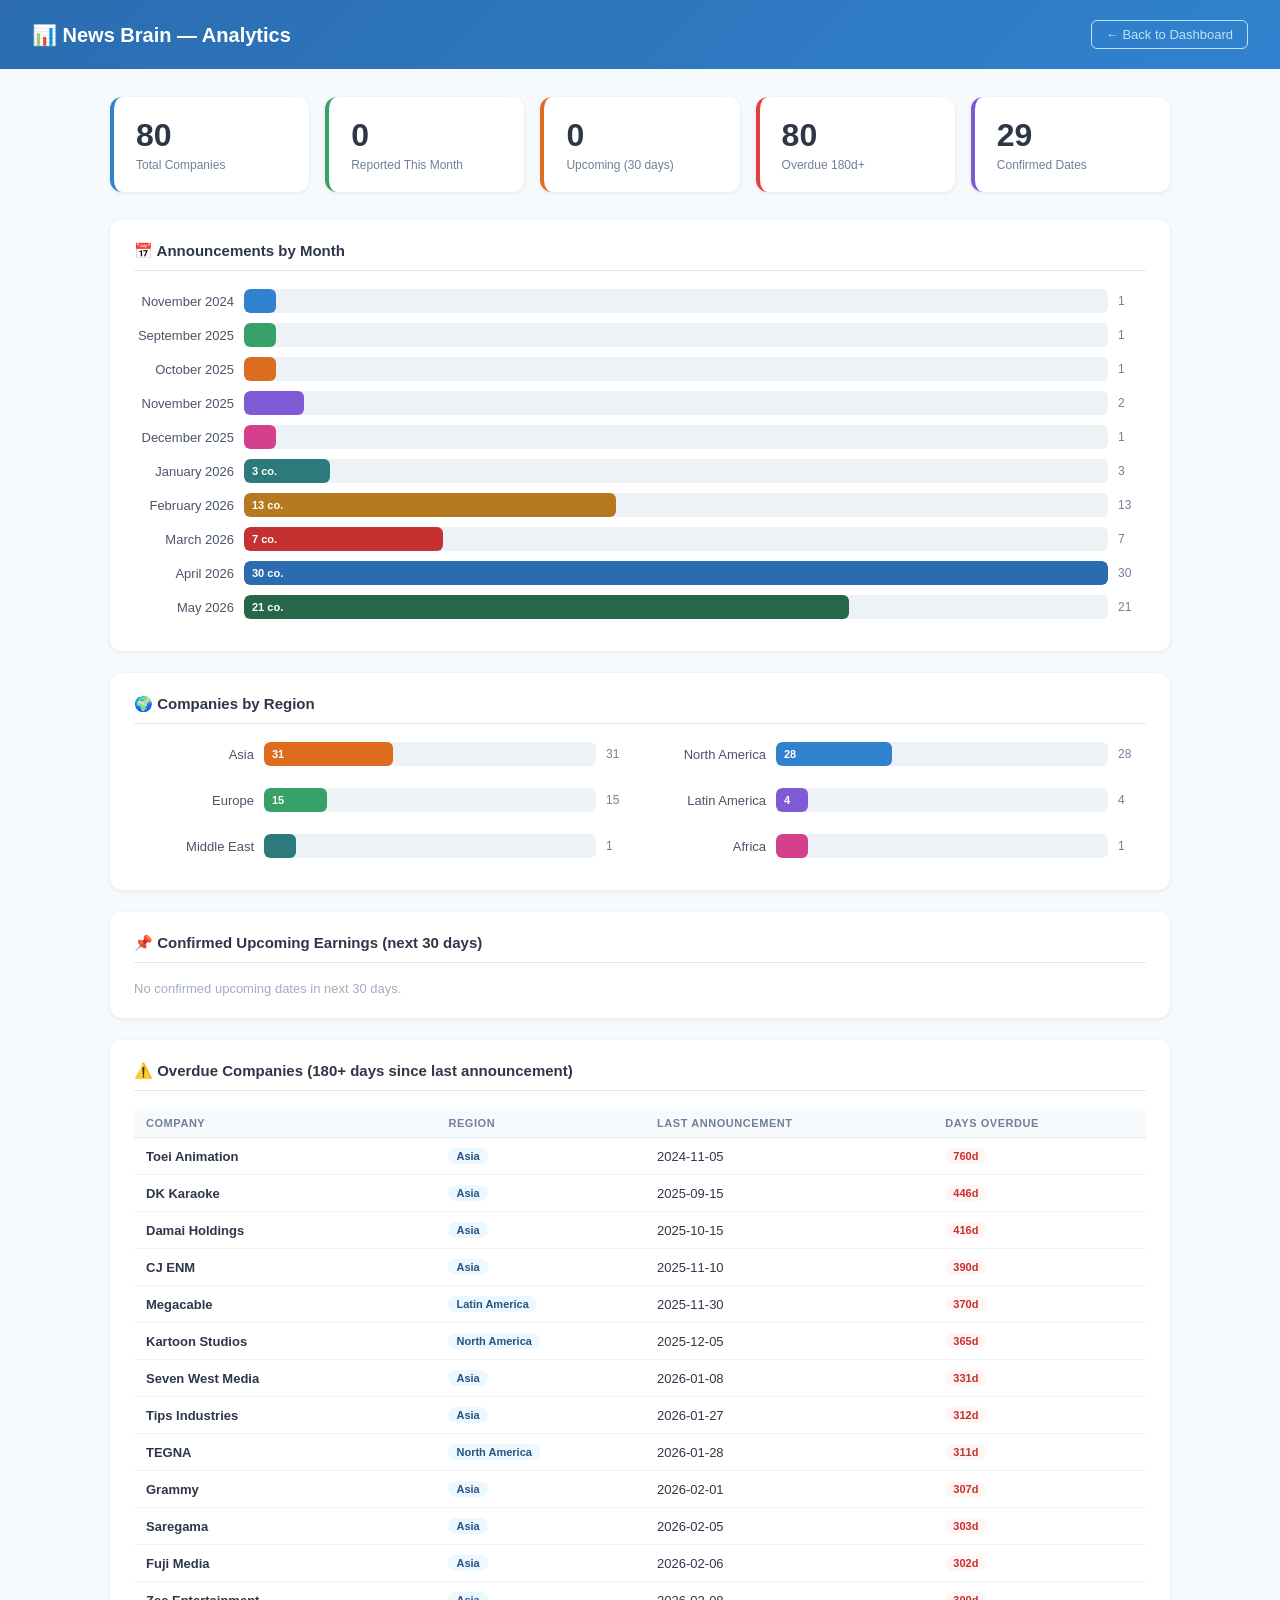
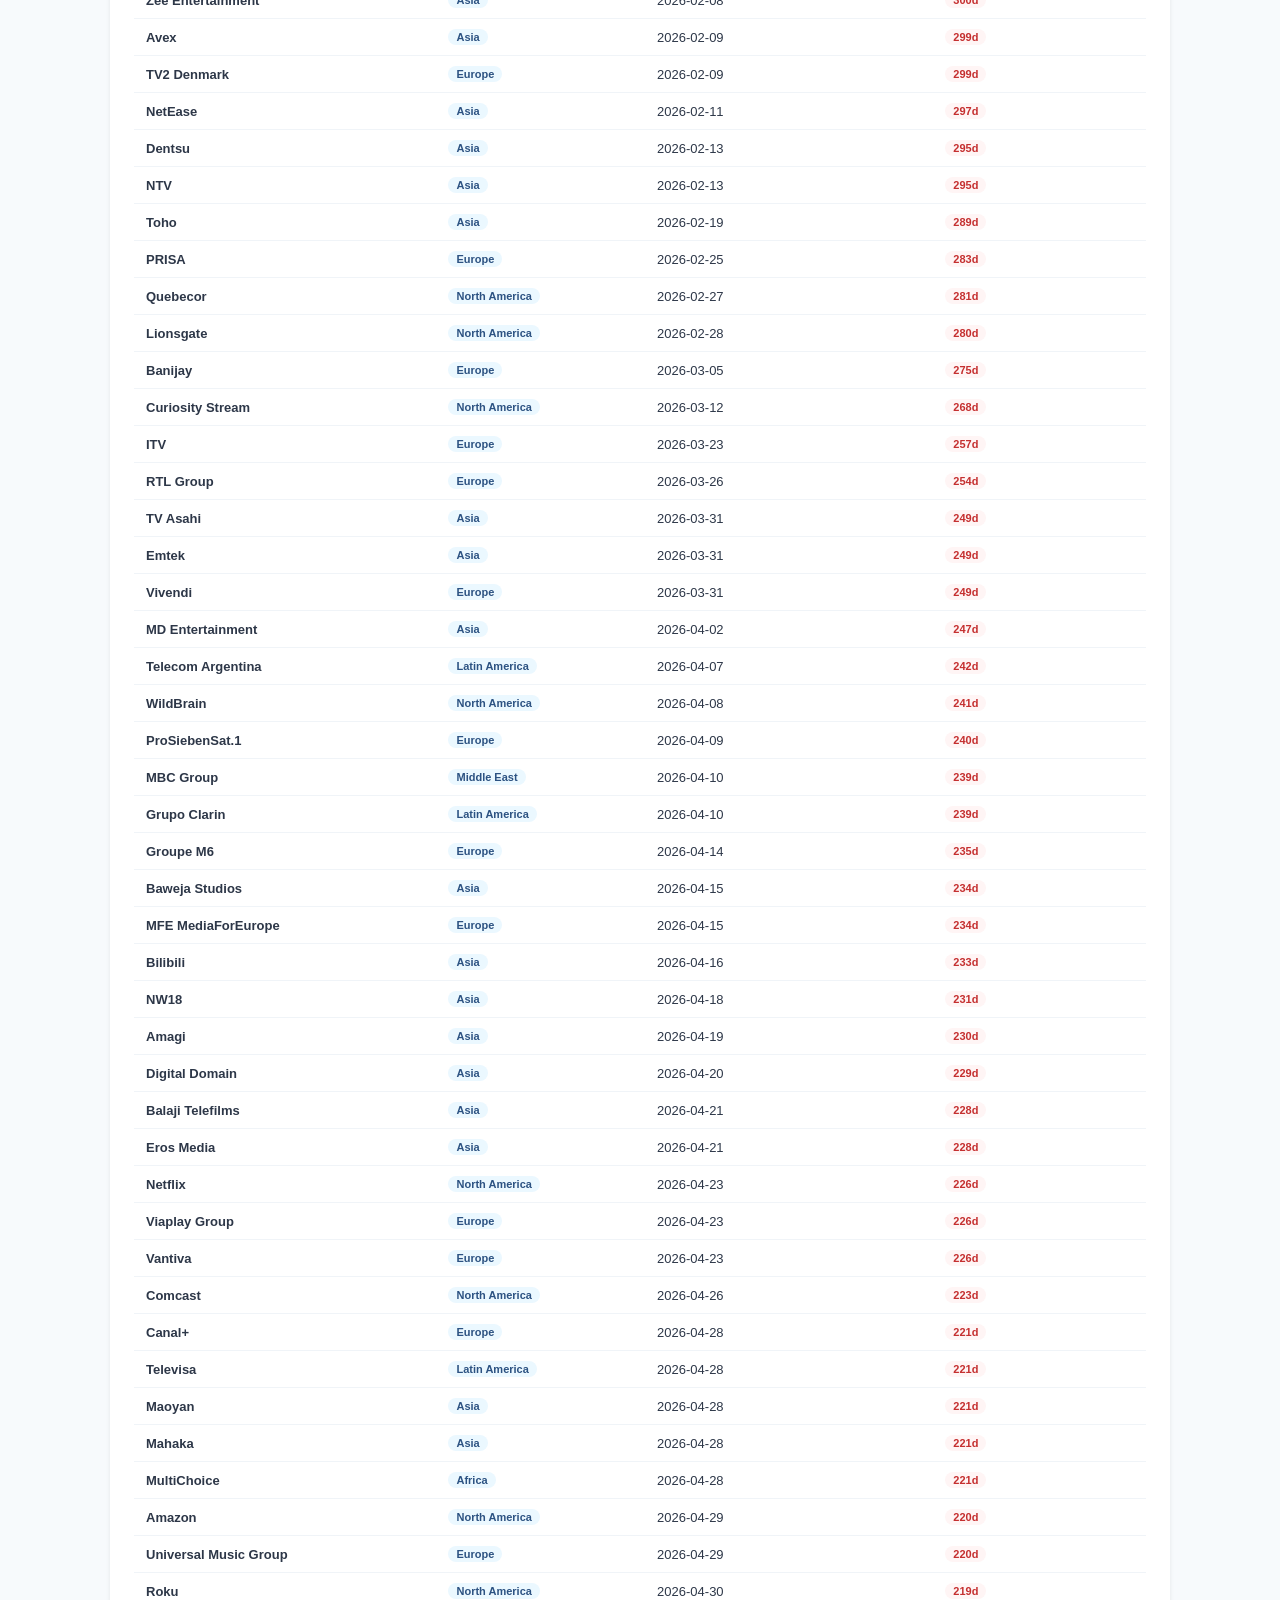
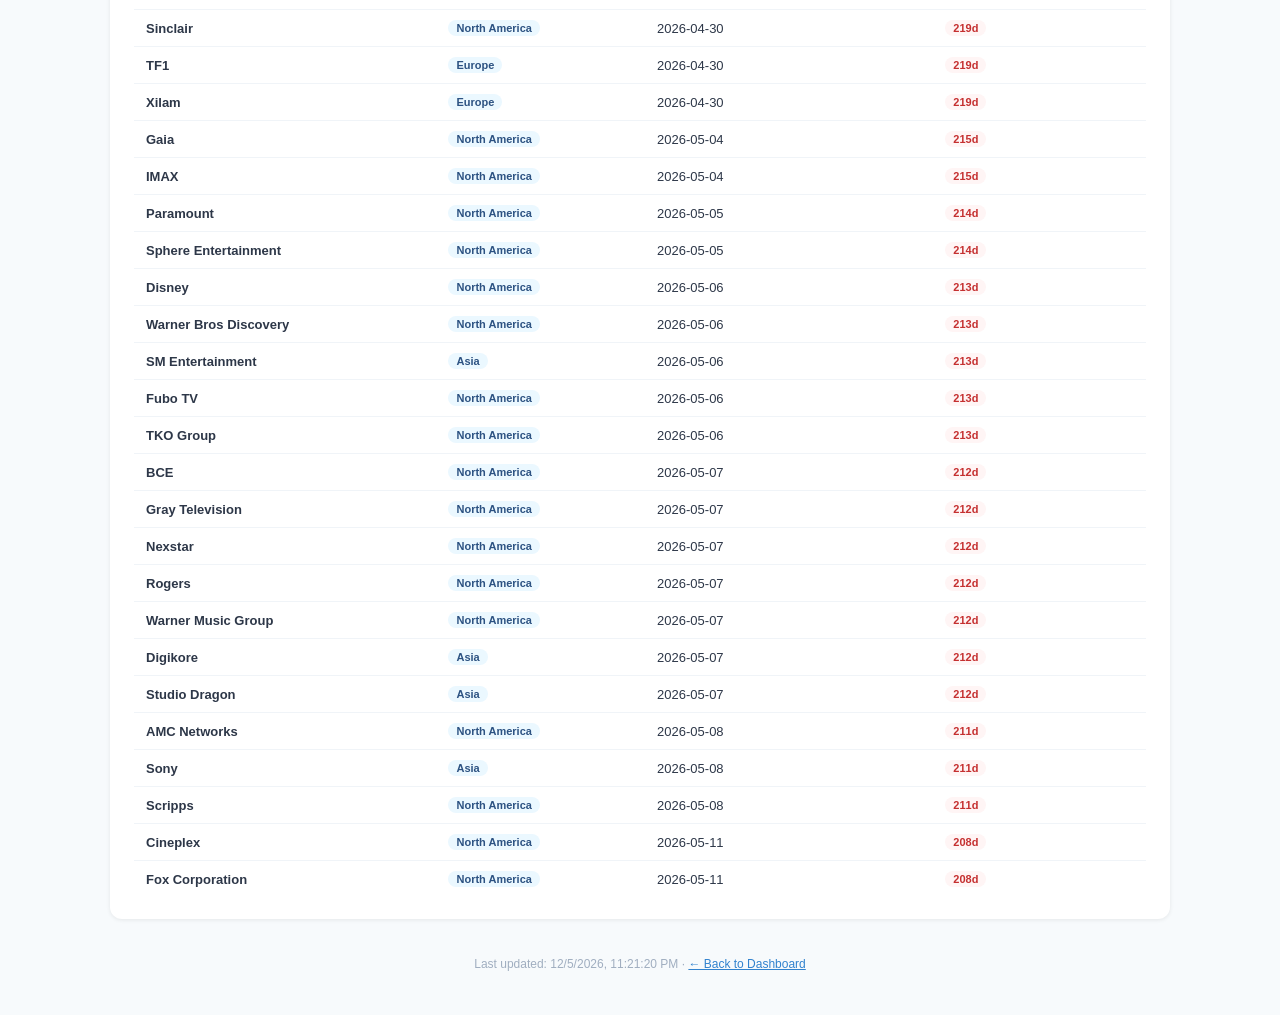
==== analytics.html @ 289366c6 "Add files via upload" ====
<!DOCTYPE html>
<html lang="en">
<head>
<meta charset="UTF-8">
<meta name="viewport" content="width=device-width, initial-scale=1.0">
<title>📊 News Brain — Analytics</title>
<style>
  * { box-sizing: border-box; margin: 0; padding: 0; }
  body { font-family: -apple-system, BlinkMacSystemFont, 'Segoe UI', sans-serif;
         background: #f7fafc; color: #2d3748; min-height: 100vh; }

  .header {
    background: linear-gradient(135deg, #2b6cb0, #3182ce);
    color: #fff; padding: 20px 32px;
    display: flex; align-items: center; justify-content: space-between;
  }
  .header h1 { font-size: 20px; font-weight: 700; }
  .header a {
    color: #bee3f8; text-decoration: none; font-size: 13px;
    padding: 6px 14px; border: 1px solid #bee3f8; border-radius: 6px;
  }
  .header a:hover { background: rgba(255,255,255,0.15); }

  .container { max-width: 1100px; margin: 0 auto; padding: 28px 20px; }

  /* ── Stat cards ── */
  .cards { display: grid; grid-template-columns: repeat(auto-fit, minmax(180px,1fr));
           gap: 16px; margin-bottom: 28px; }
  .card {
    background: #fff; border-radius: 12px; padding: 20px 22px;
    box-shadow: 0 1px 4px rgba(0,0,0,0.08);
    border-left: 4px solid #3182ce;
  }
  .card.green  { border-color: #38a169; }
  .card.orange { border-color: #dd6b20; }
  .card.red    { border-color: #e53e3e; }
  .card.purple { border-color: #805ad5; }
  .card-val  { font-size: 32px; font-weight: 800; margin-bottom: 4px; }
  .card-label{ font-size: 12px; color: #718096; font-weight: 500; }

  /* ── Section ── */
  .section {
    background: #fff; border-radius: 12px; padding: 22px 24px;
    box-shadow: 0 1px 4px rgba(0,0,0,0.08); margin-bottom: 22px;
  }
  .section h2 { font-size: 15px; font-weight: 700; margin-bottom: 18px;
                color: #2d3748; border-bottom: 1px solid #e2e8f0; padding-bottom: 10px; }

  /* ── Bar chart ── */
  .bar-row { display: flex; align-items: center; gap: 10px;
             margin-bottom: 10px; font-size: 13px; }
  .bar-label { width: 100px; text-align: right; color: #4a5568; flex-shrink: 0; }
  .bar-track { flex: 1; background: #edf2f7; border-radius: 6px; height: 24px;
               overflow: hidden; position: relative; }
  .bar-fill  { height: 100%; border-radius: 6px; display: flex; align-items: center;
               padding-left: 8px; font-size: 11px; font-weight: 700; color: #fff;
               transition: width 0.6s ease; min-width: 32px; }
  .bar-count { font-size: 12px; color: #718096; width: 28px; flex-shrink: 0; }

  /* ── Region bars ── */
  .region-grid { display: grid; grid-template-columns: 1fr 1fr; gap: 12px; }

  /* ── Upcoming table ── */
  table { width: 100%; border-collapse: collapse; font-size: 13px; }
  th { text-align: left; padding: 8px 12px; background: #f7fafc;
       color: #718096; font-size: 11px; font-weight: 600;
       text-transform: uppercase; letter-spacing: .05em; border-bottom: 1px solid #e2e8f0; }
  td { padding: 10px 12px; border-bottom: 1px solid #f0f4f8; color: #2d3748; }
  tr:last-child td { border-bottom: none; }
  tr:hover td { background: #f7fafc; }
  .badge {
    display: inline-block; padding: 2px 8px; border-radius: 10px;
    font-size: 11px; font-weight: 600;
  }
  .badge-soon   { background: #fef3c7; color: #92400e; }
  .badge-near   { background: #e6fffa; color: #234e52; }
  .badge-today  { background: #fed7d7; color: #c53030; }
  .badge-overdue{ background: #fff5f5; color: #c53030; }
  .badge-region { background: #ebf8ff; color: #2c5282; }

  .cal-link {
    display: inline-block; padding: 3px 9px; background: #3182ce;
    color: #fff; border-radius: 5px; text-decoration: none; font-size: 11px;
    font-weight: 600;
  }
  .cal-link:hover { background: #2b6cb0; }

  .loading { text-align: center; padding: 60px; color: #a0aec0; font-size: 14px; }
  .error   { text-align: center; padding: 40px; color: #e53e3e; }
</style>
</head>
<body>

<div class="header">
  <h1>📊 News Brain — Analytics</h1>
  <a href="./index.html">← Back to Dashboard</a>
</div>

<div class="container">
  <div id="root"><div class="loading">⏳ Loading analytics…</div></div>
</div>

<script>
// ── Colour palette for months ──────────────────────────────────
const MONTH_COLORS = [
  '#3182ce','#38a169','#dd6b20','#805ad5',
  '#d53f8c','#2c7a7b','#b7791f','#c53030',
  '#2b6cb0','#276749','#744210','#553c9a'
];

const REGION_COLORS = {
  'North America': '#3182ce',
  'Europe':        '#38a169',
  'Asia':          '#dd6b20',
  'Latin America': '#805ad5',
  'Africa':        '#d53f8c',
  'Middle East':   '#2c7a7b',
};

// ── Main ──────────────────────────────────────────────────────
async function init() {
  try {
    const [dataRes] = await Promise.all([fetch('./data.json')]);
    const data = await dataRes.json();

    const companies  = data.companies || (Array.isArray(data) ? data : []);
    const announced  = data.announcedDates || {};
    const lsAnn      = safeJSON(localStorage.getItem('announcedDates'), {});
    const allAnn     = { ...announced, ...lsAnn };
    const lsComp     = safeJSON(localStorage.getItem('companiesData'), []);
    const compMap    = {};
    for (const c of lsComp) compMap[c.name] = c;
    // merge localStorage dates
    for (const c of companies) {
      if (compMap[c.name]?.lastAnnouncement > (c.lastAnnouncement||''))
        c.lastAnnouncement = compMap[c.name].lastAnnouncement;
    }

    render(companies, allAnn);
  } catch(e) {
    document.getElementById('root').innerHTML =
      `<div class="error">❌ Could not load data.json<br><small>${e.message}</small></div>`;
  }
}

function safeJSON(str, fallback) {
  try { return JSON.parse(str||'null') || fallback; } catch(_) { return fallback; }
}

function render(companies, allAnn) {
  const today     = new Date(); today.setHours(0,0,0,0);
  const todayStr  = fmt(today);
  const in30      = new Date(today); in30.setDate(in30.getDate()+30);

  // ── Monthly announcement buckets ──
  const monthly = {};
  for (const c of companies) {
    if (!c.lastAnnouncement) continue;
    const d = new Date(c.lastAnnouncement);
    if (isNaN(d)) continue;
    const key = d.toLocaleString('en-US',{month:'long',year:'numeric'});
    monthly[key] = (monthly[key]||0) + 1;
  }
  // sort by date
  const monthKeys = Object.keys(monthly).sort((a,b)=>new Date(a)-new Date(b));
  const maxM = Math.max(...Object.values(monthly), 1);

  // ── Region breakdown ──
  const regions = {};
  for (const c of companies) {
    const r = c.region || 'Unknown';
    regions[r] = (regions[r]||0) + 1;
  }

  // ── Upcoming earnings ──
  const upcoming = [];
  for (const c of companies) {
    const annDate = allAnn[c.name]?.date;
    if (!annDate) continue;
    const dt = new Date(annDate); dt.setHours(0,0,0,0);
    const diff = Math.round((dt-today)/86400000);
    if (diff >= -1 && dt <= in30) {
      upcoming.push({ name:c.name, region:c.region||'', date:annDate,
                      diff, irWebsite: c.irWebsite||'#' });
    }
  }
  upcoming.sort((a,b)=>a.diff-b.diff);

  // ── Overdue ──
  const overdue = companies
    .filter(c => {
      if (!c.lastAnnouncement) return false;
      const d = new Date(c.lastAnnouncement);
      return !isNaN(d) && Math.round((today-d)/86400000) > 180;
    })
    .sort((a,b) => new Date(a.lastAnnouncement)-new Date(b.lastAnnouncement));

  // ── Summary counts ──
  const totalUpcoming30 = upcoming.filter(u=>u.diff>=0).length;
  const reportedThisMonth = (() => {
    const now = new Date();
    return companies.filter(c => {
      if (!c.lastAnnouncement) return false;
      const d = new Date(c.lastAnnouncement);
      return d.getMonth()===now.getMonth() && d.getFullYear()===now.getFullYear();
    }).length;
  })();

  document.getElementById('root').innerHTML = `

    <!-- ── Cards ── -->
    <div class="cards">
      <div class="card">
        <div class="card-val">${companies.length}</div>
        <div class="card-label">Total Companies</div>
      </div>
      <div class="card green">
        <div class="card-val">${reportedThisMonth}</div>
        <div class="card-label">Reported This Month</div>
      </div>
      <div class="card orange">
        <div class="card-val">${totalUpcoming30}</div>
        <div class="card-label">Upcoming (30 days)</div>
      </div>
      <div class="card red">
        <div class="card-val">${overdue.length}</div>
        <div class="card-label">Overdue 180d+</div>
      </div>
      <div class="card purple">
        <div class="card-val">${Object.keys(allAnn).length}</div>
        <div class="card-label">Confirmed Dates</div>
      </div>
    </div>

    <!-- ── Monthly breakdown ── -->
    <div class="section">
      <h2>📅 Announcements by Month</h2>
      ${monthKeys.map((key,i) => {
        const count = monthly[key];
        const pct   = Math.round((count/maxM)*100);
        const color = MONTH_COLORS[i % MONTH_COLORS.length];
        return `
          <div class="bar-row">
            <div class="bar-label">${key}</div>
            <div class="bar-track">
              <div class="bar-fill" style="width:${pct}%;background:${color};">
                ${count >= 3 ? count+' co.' : ''}
              </div>
            </div>
            <div class="bar-count">${count}</div>
          </div>`;
      }).join('')}
    </div>

    <!-- ── Region breakdown ── -->
    <div class="section">
      <h2>🌍 Companies by Region</h2>
      <div class="region-grid">
        ${Object.entries(regions).sort((a,b)=>b[1]-a[1]).map(([r,n])=>{
          const pct = Math.round((n/companies.length)*100);
          const col = REGION_COLORS[r]||'#718096';
          return `
            <div class="bar-row">
              <div class="bar-label" style="width:120px">${r}</div>
              <div class="bar-track">
                <div class="bar-fill" style="width:${Math.max(pct,8)}%;background:${col};">
                  ${n >= 3 ? n : ''}
                </div>
              </div>
              <div class="bar-count">${n}</div>
            </div>`;
        }).join('')}
      </div>
    </div>

    <!-- ── Upcoming earnings ── -->
    <div class="section">
      <h2>📌 Confirmed Upcoming Earnings (next 30 days)</h2>
      ${upcoming.length === 0
        ? '<p style="color:#a0aec0;font-size:13px;">No confirmed upcoming dates in next 30 days.</p>'
        : `<table>
            <thead><tr>
              <th>Company</th><th>Region</th><th>Date</th><th>Status</th><th>Calendar</th>
            </tr></thead>
            <tbody>
            ${upcoming.map(u => {
              const calDate = u.date.replace(/-/g,'');
              const calUrl  = `https://calendar.google.com/calendar/render?action=TEMPLATE`
                            + `&text=${encodeURIComponent(u.name+' Earnings')}`
                            + `&dates=${calDate}/${calDate}`
                            + `&details=${encodeURIComponent('Earnings. IR: '+u.irWebsite)}`;
              let badge = '';
              if (u.diff === 0)        badge = `<span class="badge badge-today">TODAY</span>`;
              else if (u.diff === 1)   badge = `<span class="badge badge-soon">Tomorrow</span>`;
              else if (u.diff <= 7)    badge = `<span class="badge badge-soon">${u.diff}d</span>`;
              else                     badge = `<span class="badge badge-near">${u.diff}d</span>`;
              return `<tr>
                <td><strong>${u.name}</strong></td>
                <td><span class="badge badge-region">${u.region}</span></td>
                <td>${u.date}</td>
                <td>${badge}</td>
                <td><a href="${calUrl}" target="_blank" class="cal-link">📅 Add</a></td>
              </tr>`;
            }).join('')}
            </tbody>
          </table>`
      }
    </div>

    <!-- ── Overdue ── -->
    ${overdue.length > 0 ? `
    <div class="section">
      <h2>⚠️ Overdue Companies (180+ days since last announcement)</h2>
      <table>
        <thead><tr><th>Company</th><th>Region</th><th>Last Announcement</th><th>Days Overdue</th></tr></thead>
        <tbody>
        ${overdue.map(c => {
          const days = Math.round((today - new Date(c.lastAnnouncement))/86400000);
          return `<tr>
            <td><strong>${c.name}</strong></td>
            <td><span class="badge badge-region">${c.region||''}</span></td>
            <td>${c.lastAnnouncement}</td>
            <td><span class="badge badge-overdue">${days}d</span></td>
          </tr>`;
        }).join('')}
        </tbody>
      </table>
    </div>` : ''}

    <div style="text-align:center;color:#a0aec0;font-size:12px;padding:16px 0;">
      Last updated: ${new Date().toLocaleString()} · 
      <a href="./index.html" style="color:#3182ce;">← Back to Dashboard</a>
    </div>
  `;
}

function fmt(d) {
  return d.getFullYear()+'-'+String(d.getMonth()+1).padStart(2,'0')+'-'+String(d.getDate()).padStart(2,'0');
}

init();
</script>
</body>
</html>
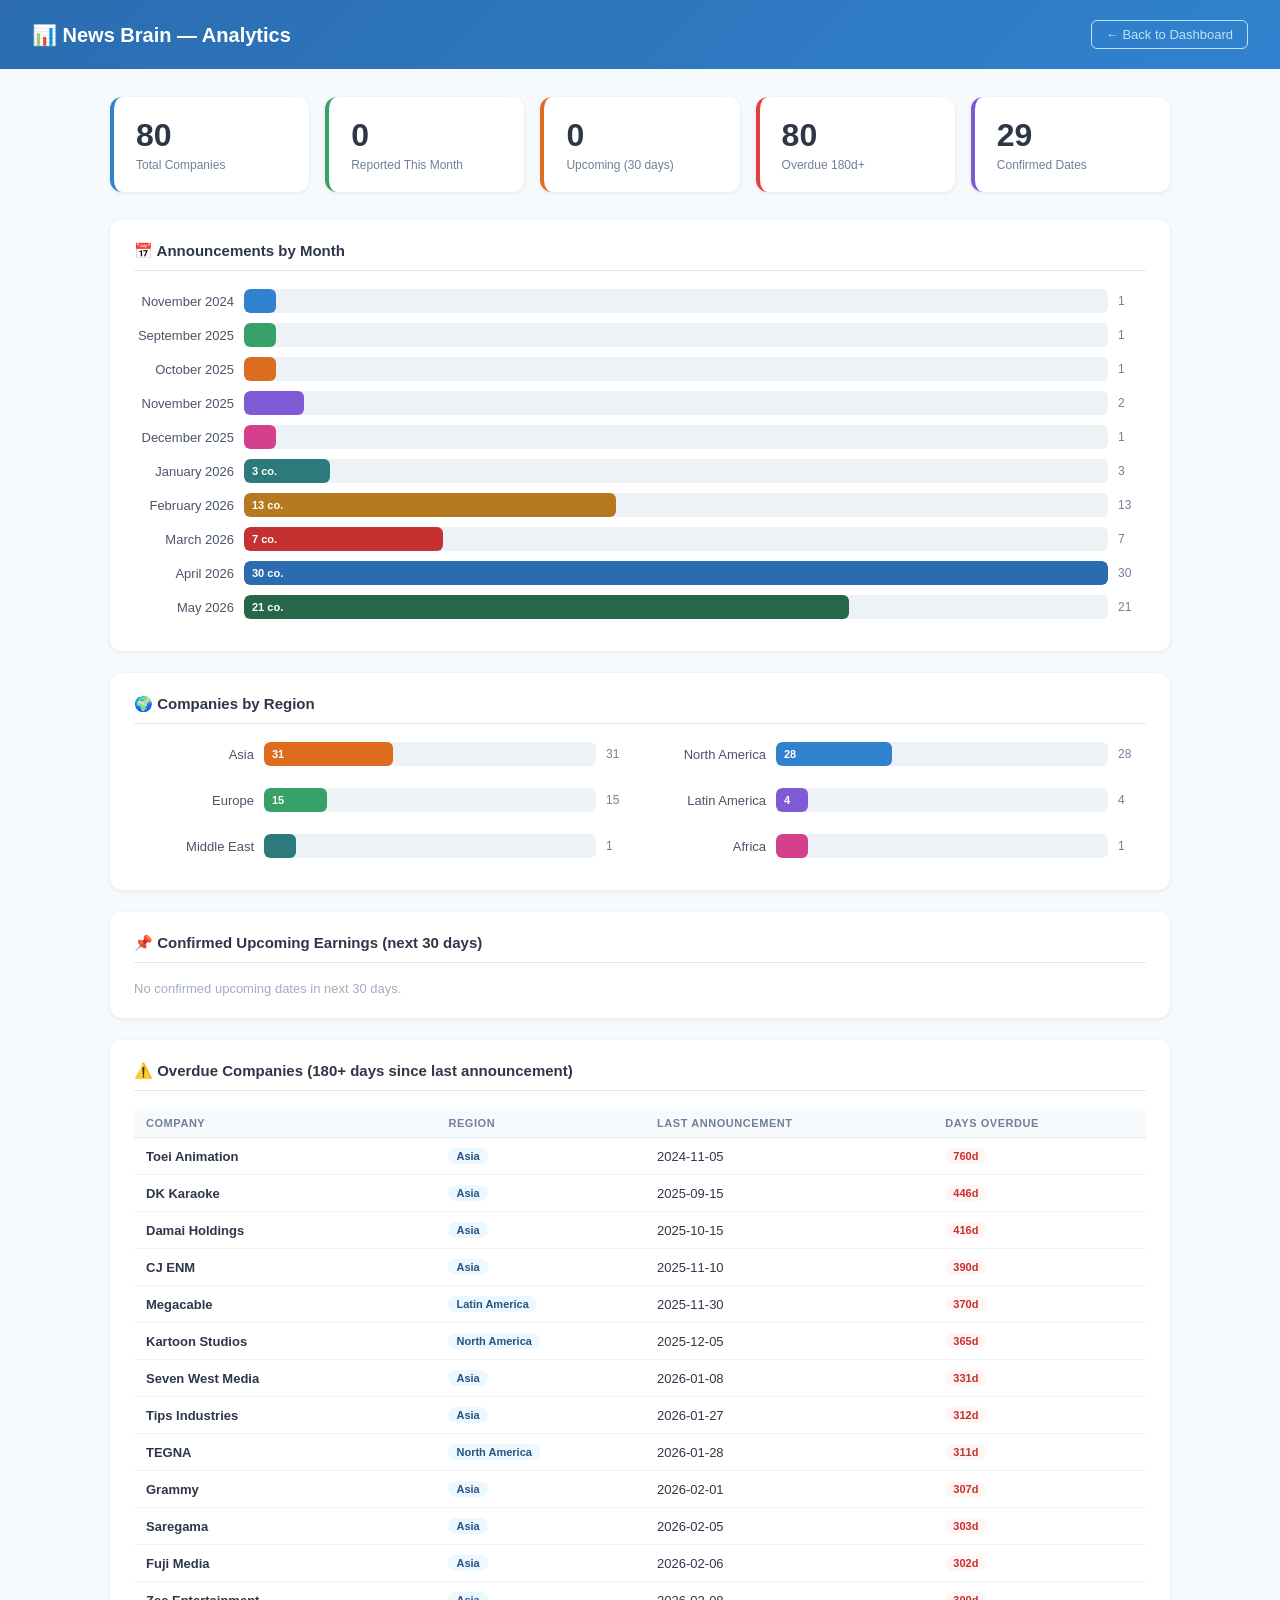
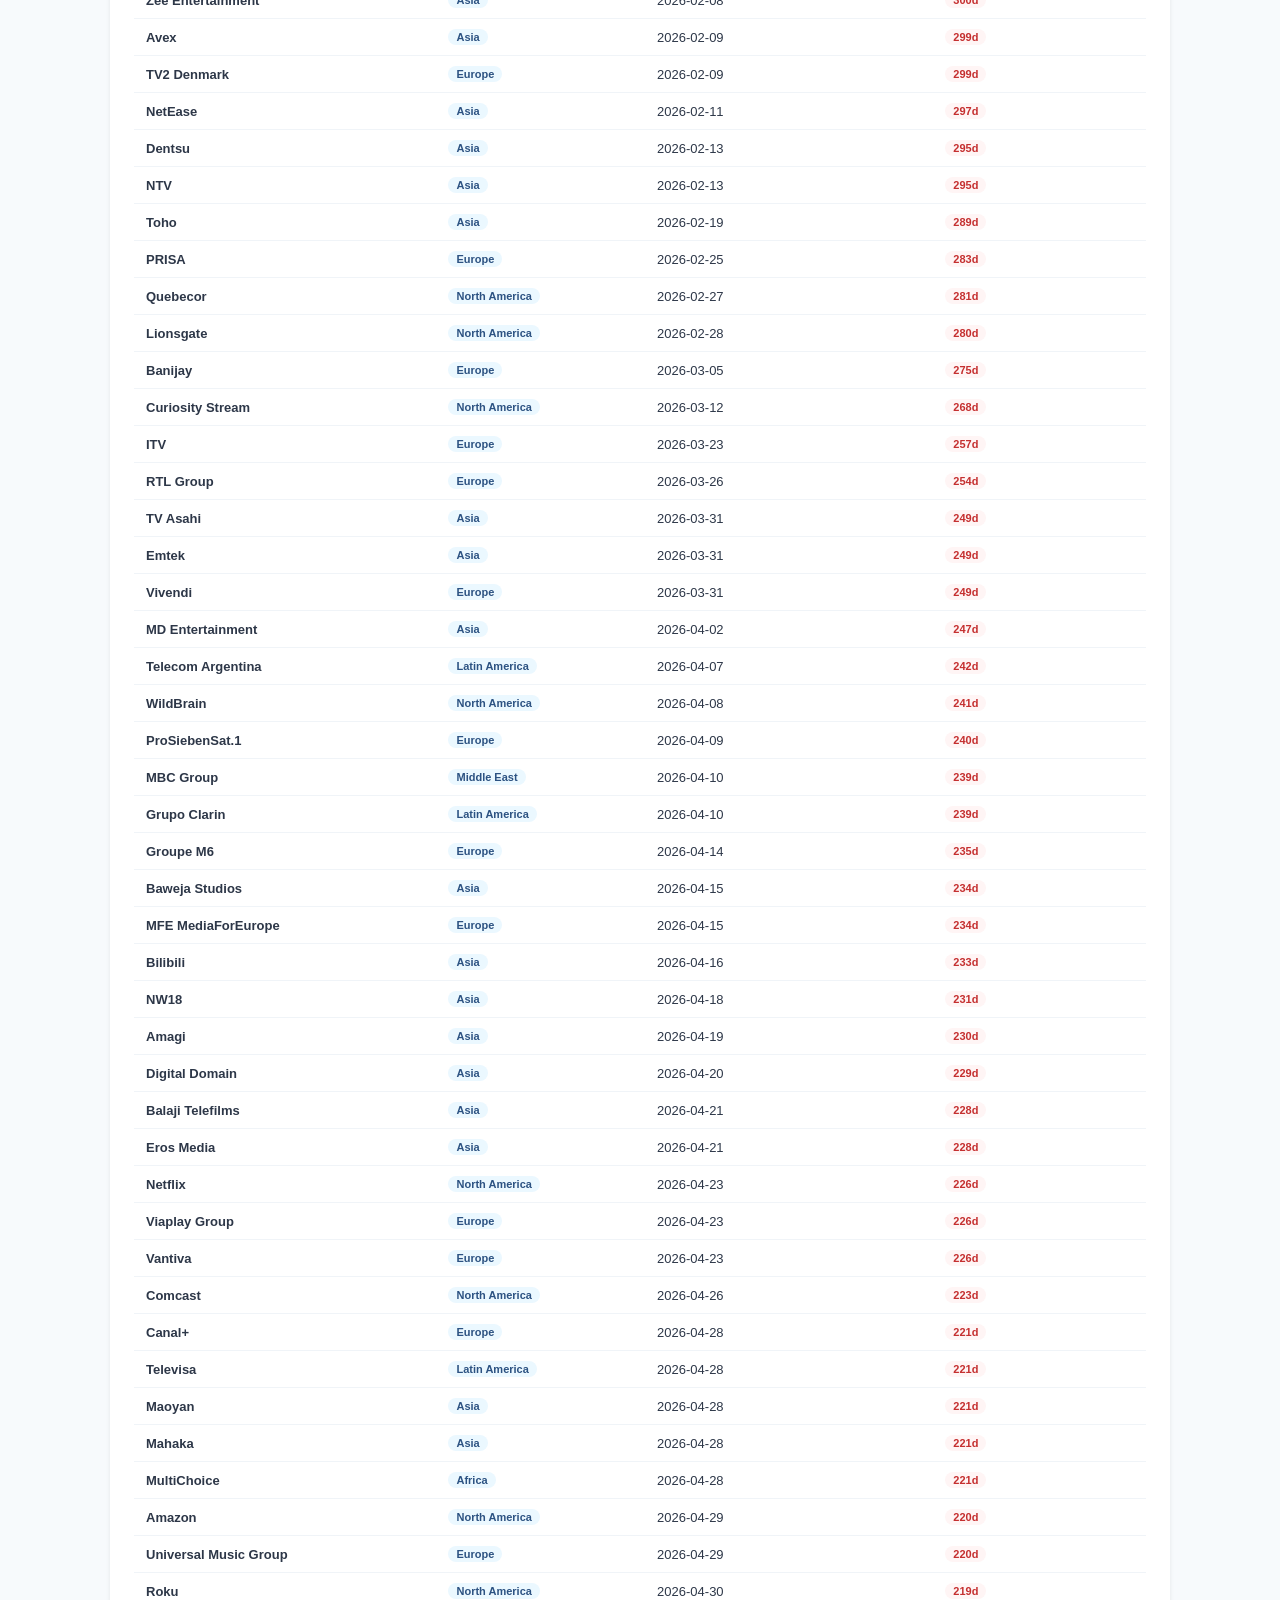
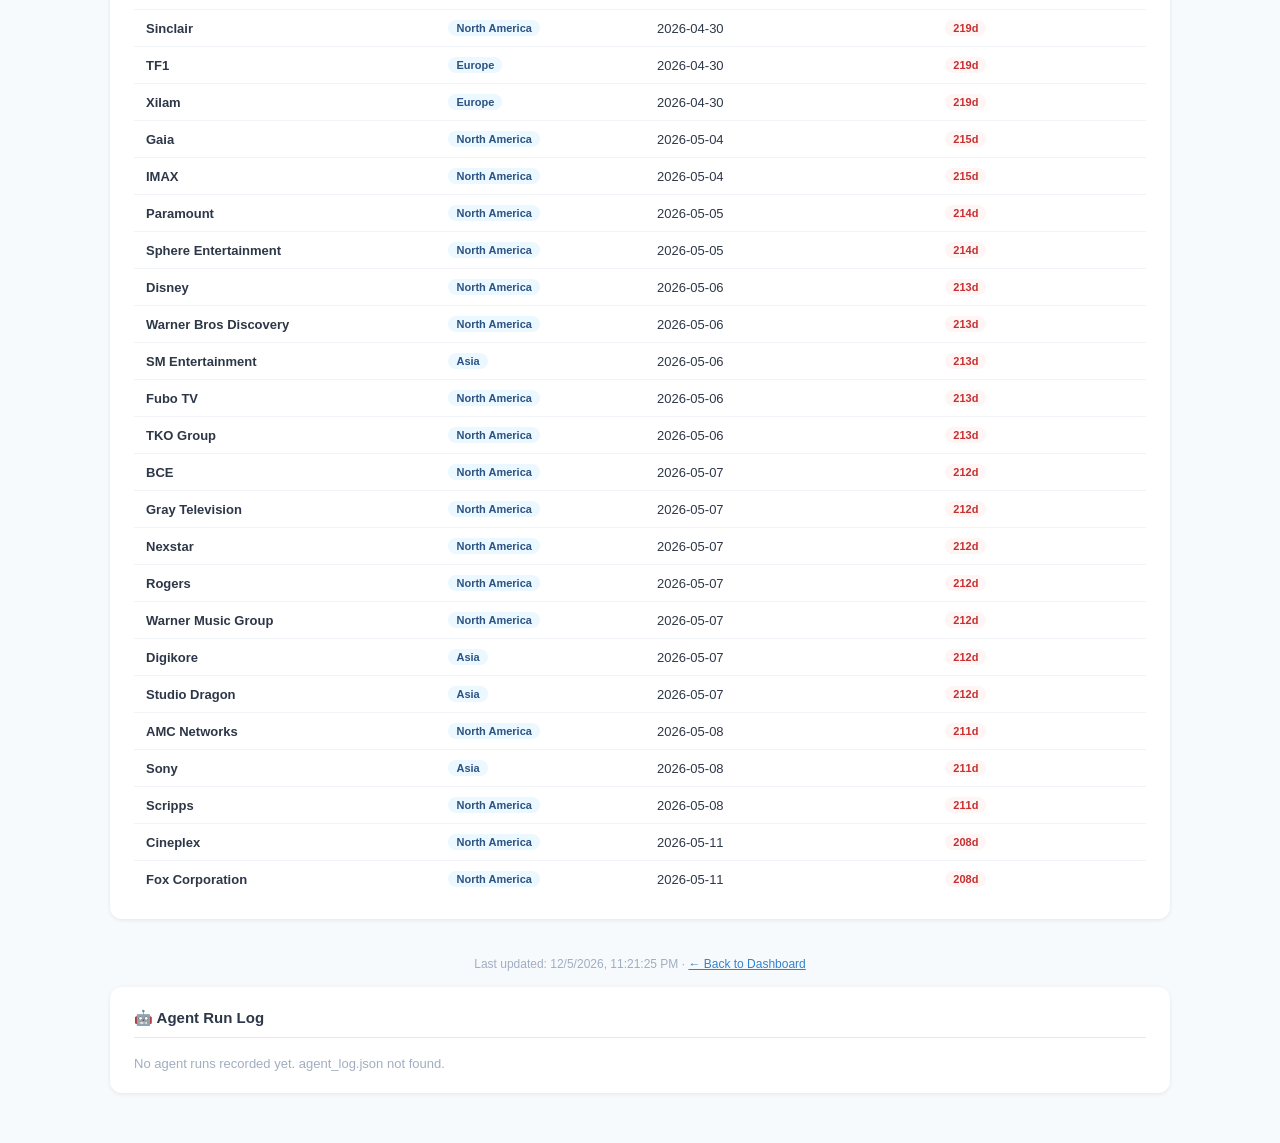
==== commit 48131898: "Update analytics.html" ====
--- a/analytics.html
+++ b/analytics.html
@@ -147,7 +147,7 @@
   try { return JSON.parse(str||'null') || fallback; } catch(_) { return fallback; }
 }
 
-function render(companies, allAnn) {
+async function render(companies, allAnn) {
   const today     = new Date(); today.setHours(0,0,0,0);
   const todayStr  = fmt(today);
   const in30      = new Date(today); in30.setDate(in30.getDate()+30);
@@ -327,9 +327,73 @@
       </table>
     </div>` : ''}
 
-    <div style="text-align:center;color:#a0aec0;font-size:12px;padding:16px 0;">
+   <div style="text-align:center;color:#a0aec0;font-size:12px;padding:16px 0;">
       Last updated: ${new Date().toLocaleString()} · 
       <a href="./index.html" style="color:#3182ce;">← Back to Dashboard</a>
+    </div>
+  `;
+
+  // Append agent log
+  const log = await loadAgentLog();
+  document.getElementById('root').insertAdjacentHTML('beforeend', renderAgentLog(log));
+}
+
+async function loadAgentLog() {
+  try {
+    const res = await fetch('./agent_log.json');
+    if (!res.ok) return null;
+    return await res.json();
+  } catch(_) { return null; }
+}
+
+function renderAgentLog(log) {
+  if (!log || !log.runs || log.runs.length === 0) {
+    return `<div class="section">
+      <h2>🤖 Agent Run Log</h2>
+      <p style="color:#a0aec0;font-size:13px;">No agent runs recorded yet. agent_log.json not found.</p>
+    </div>`;
+  }
+
+  const runs = [...log.runs].reverse().slice(0, 14); // latest 14 runs
+  const sources = runs[0]?.sourceBreakdown || {};
+
+  // Coverage gap: companies with no data in last run
+  const gaps = log.runs[log.runs.length - 1]?.noData || [];
+
+  return `
+    <div class="section">
+      <h2>🤖 Agent Run Log (last ${runs.length} runs)</h2>
+
+      <table>
+        <thead><tr>
+          <th>Date</th><th>Updated</th><th>No Data</th><th>Cleared Stale</th><th>Sources</th>
+        </tr></thead>
+        <tbody>
+        ${runs.map(r => `<tr>
+          <td>${r.date}</td>
+          <td><span style="color:#38a169;font-weight:700;">${r.updated}</span></td>
+          <td><span style="color:#e53e3e;">${r.noData?.length ?? 0}</span></td>
+          <td>${r.cleared ?? 0}</td>
+          <td style="font-size:11px;color:#718096;">
+            RSS:${r.sourceBreakdown?.rss??0} 
+            IR:${r.sourceBreakdown?.ir??0} 
+            yf:${r.sourceBreakdown?.yfinance??0} 
+            Groq:${r.sourceBreakdown?.groq??0}
+          </td>
+        </tr>`).join('')}
+        </tbody>
+      </table>
+
+      ${gaps.length > 0 ? `
+        <div style="margin-top:18px;">
+          <div style="font-size:12px;font-weight:600;color:#718096;margin-bottom:8px;">
+            ⚠️ Coverage gaps in last run (${gaps.length} companies with no data):
+          </div>
+          <div style="display:flex;flex-wrap:wrap;gap:6px;">
+            ${gaps.map(n => `<span style="background:#fff5f5;border:1px solid #fed7d7;
+              color:#c53030;padding:2px 10px;border-radius:12px;font-size:12px;">${n}</span>`).join('')}
+          </div>
+        </div>` : ''}
     </div>
   `;
 }
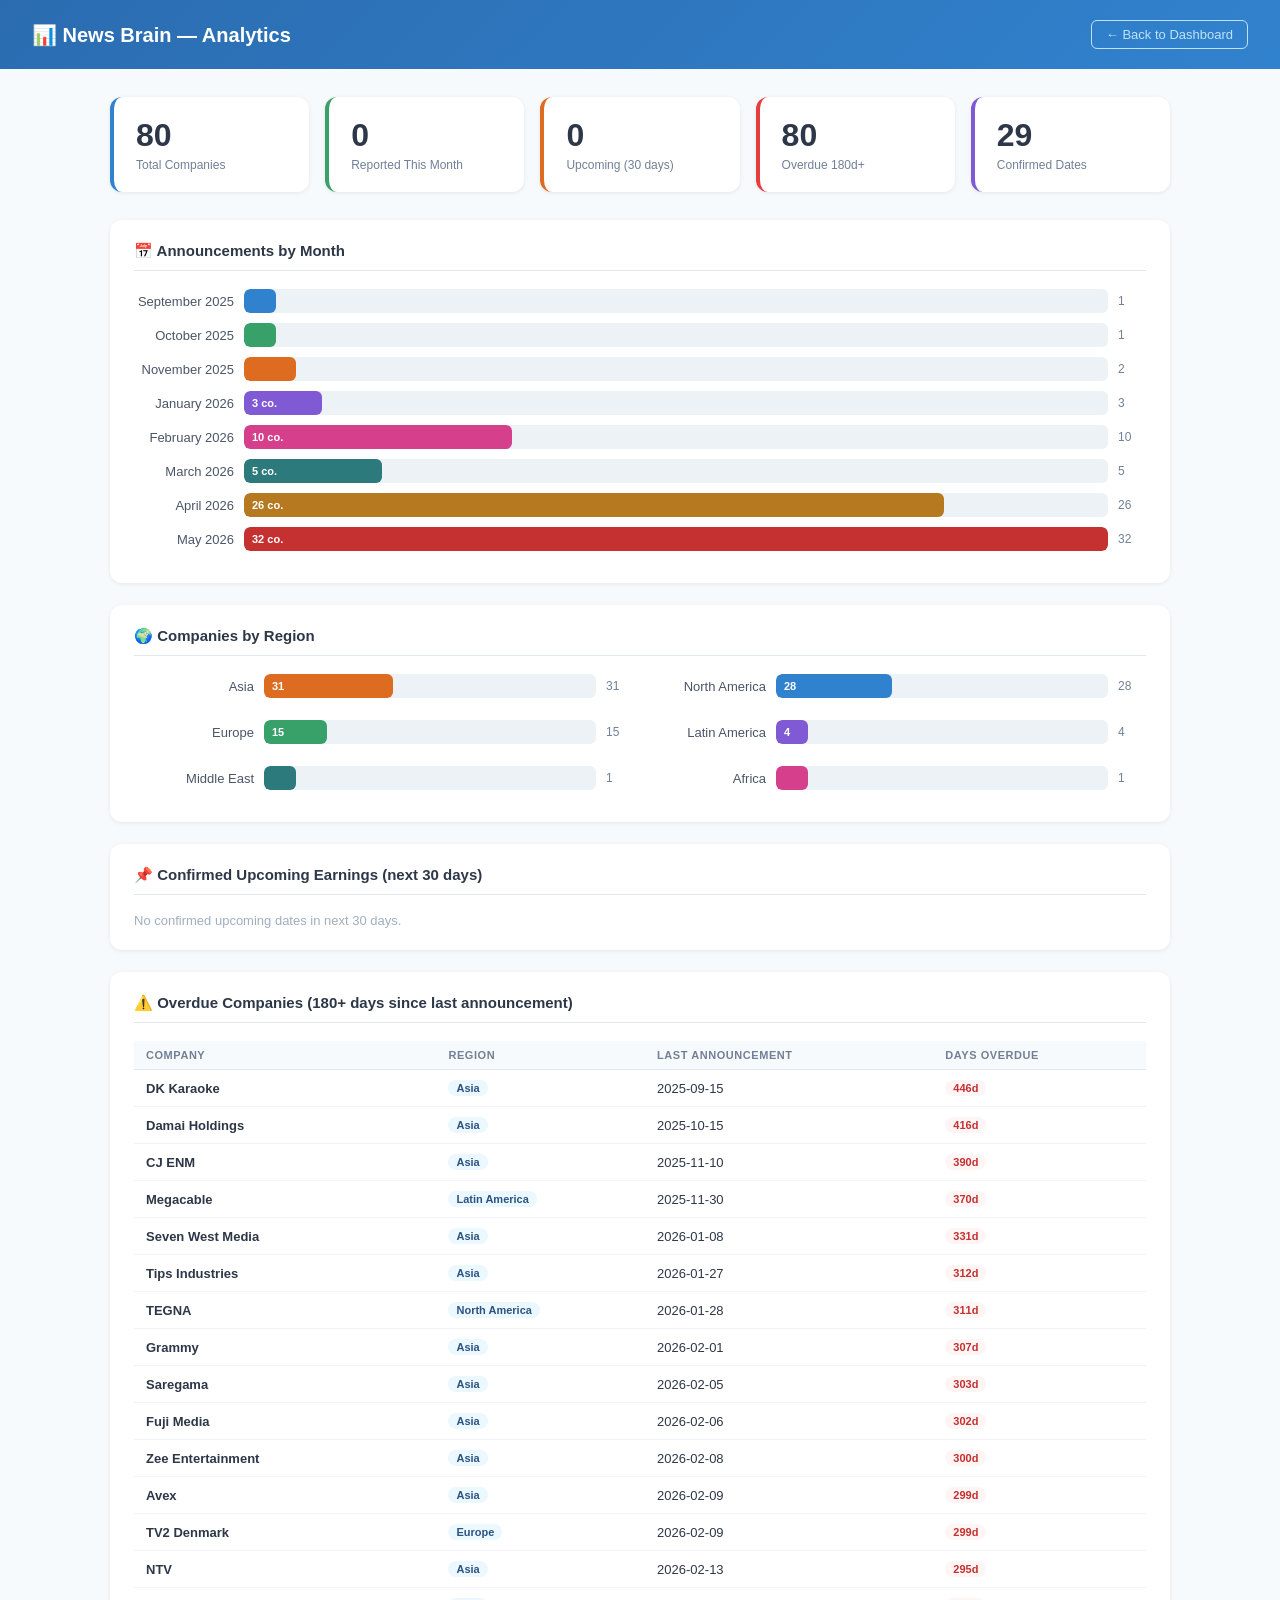
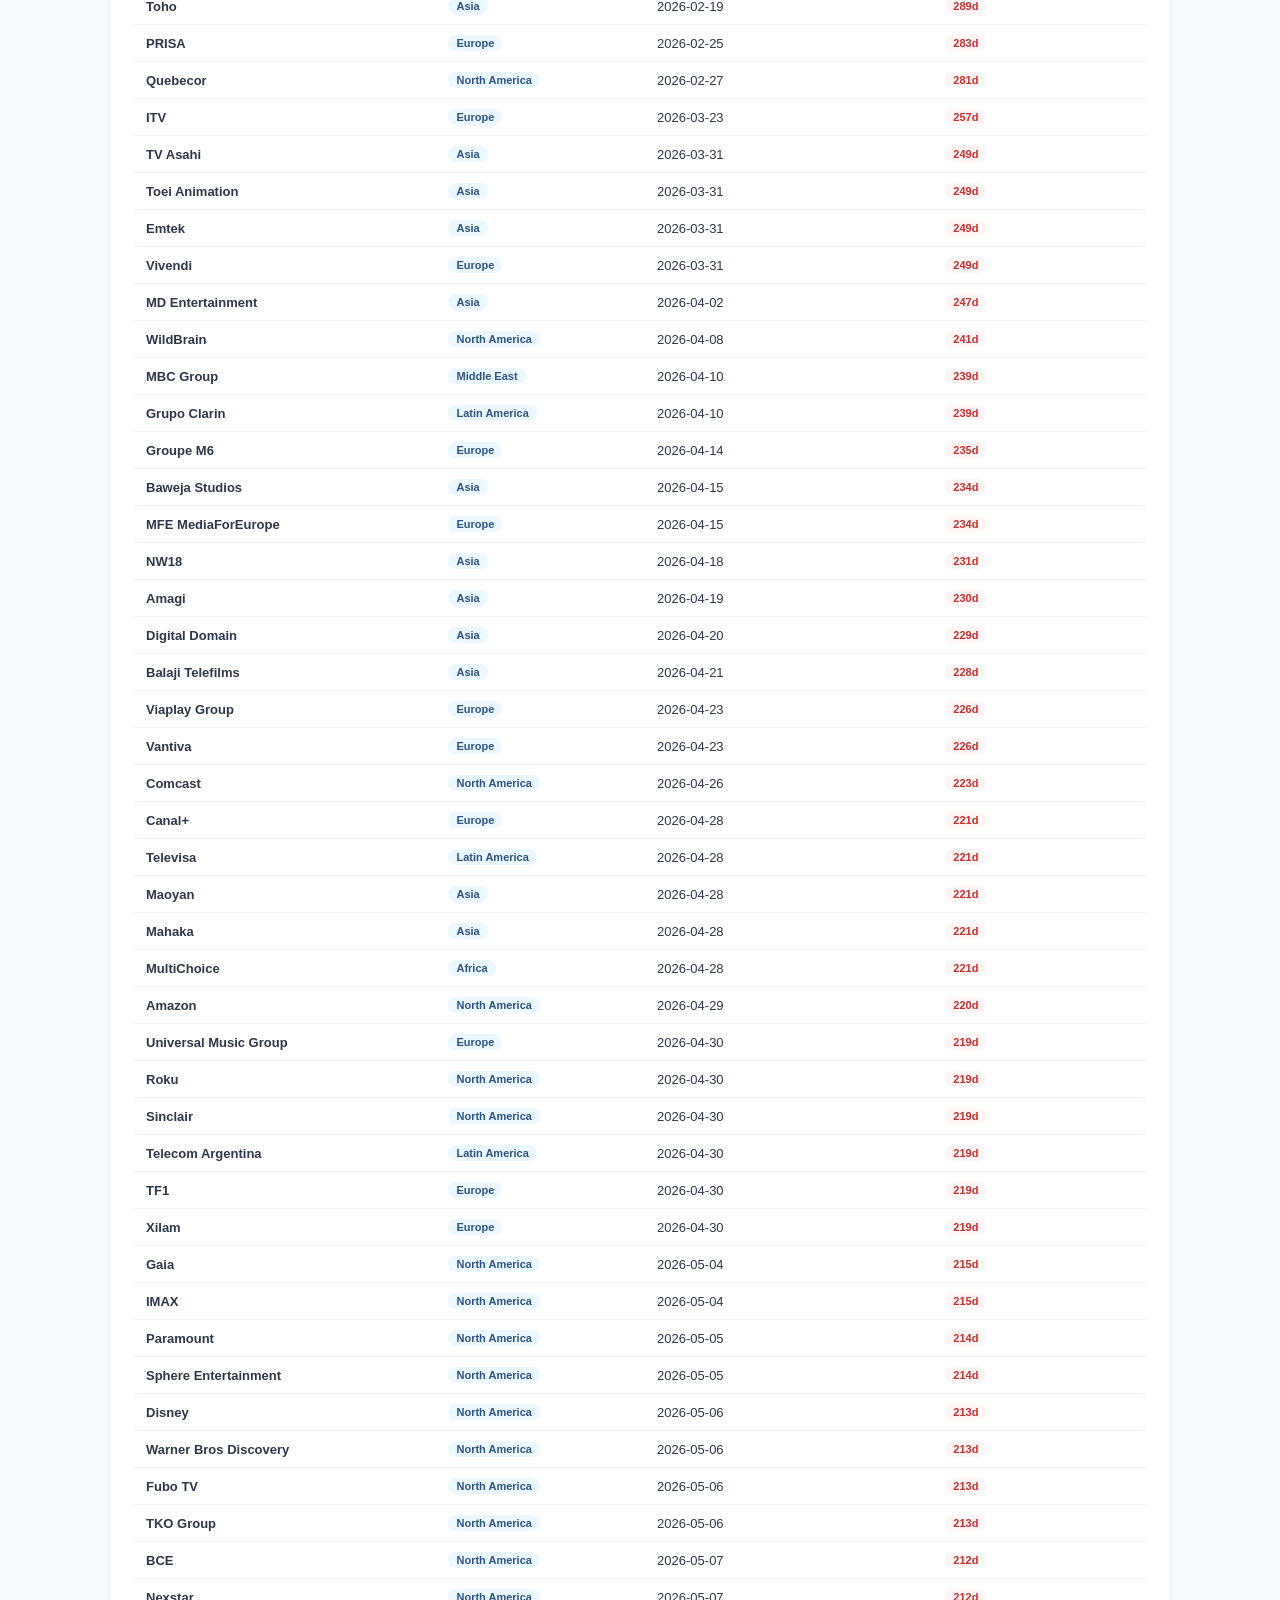
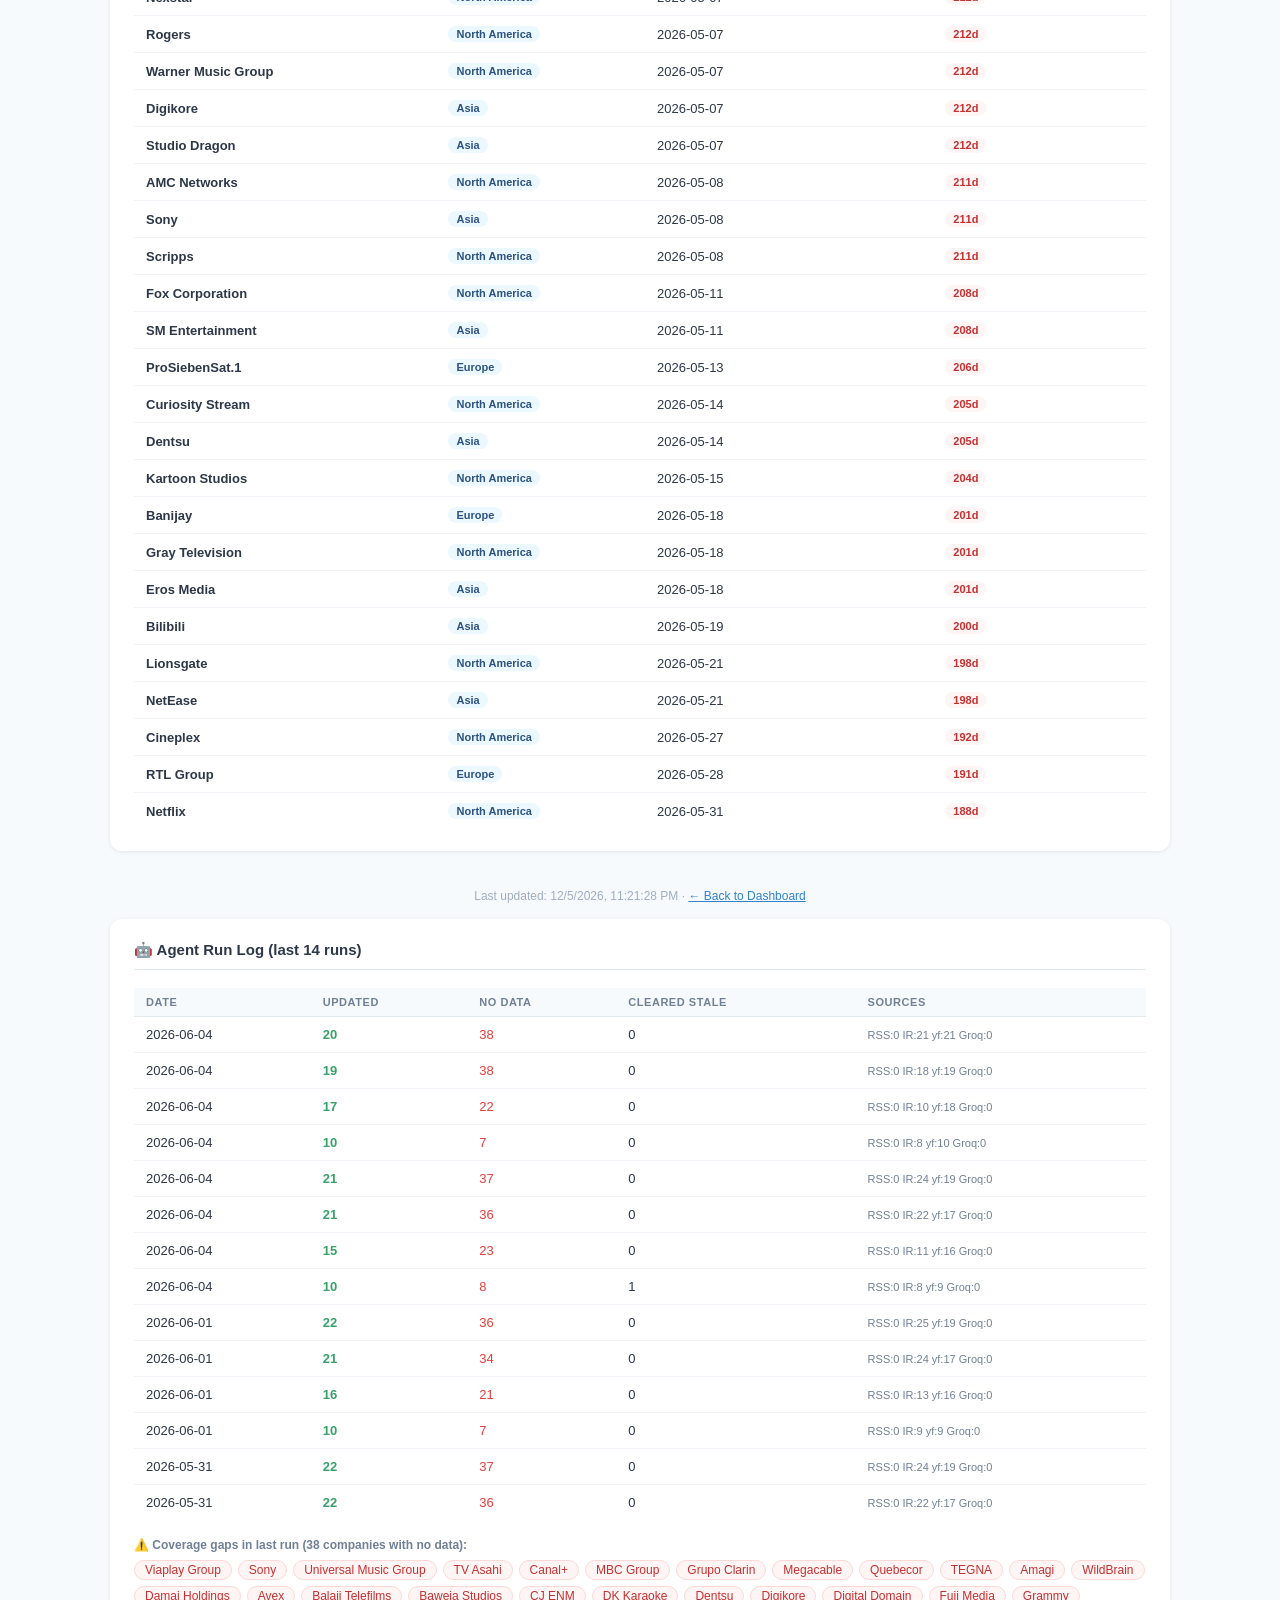
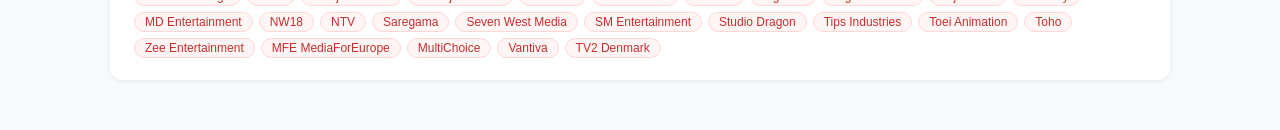
==== commit 9bc49b74: "Clean up localStorage handling in analytics.html Removed unused localStorage companies data handling" ====
--- a/analytics.html
+++ b/analytics.html
@@ -127,13 +127,10 @@
     const announced  = data.announcedDates || {};
     const lsAnn      = safeJSON(localStorage.getItem('announcedDates'), {});
     const allAnn     = { ...announced, ...lsAnn };
-    const lsComp     = safeJSON(localStorage.getItem('companiesData'), []);
-    const compMap    = {};
-    for (const c of lsComp) compMap[c.name] = c;
+    
     // merge localStorage dates
     for (const c of companies) {
-      if (compMap[c.name]?.lastAnnouncement > (c.lastAnnouncement||''))
-        c.lastAnnouncement = compMap[c.name].lastAnnouncement;
+      
     }
 
     render(companies, allAnn);
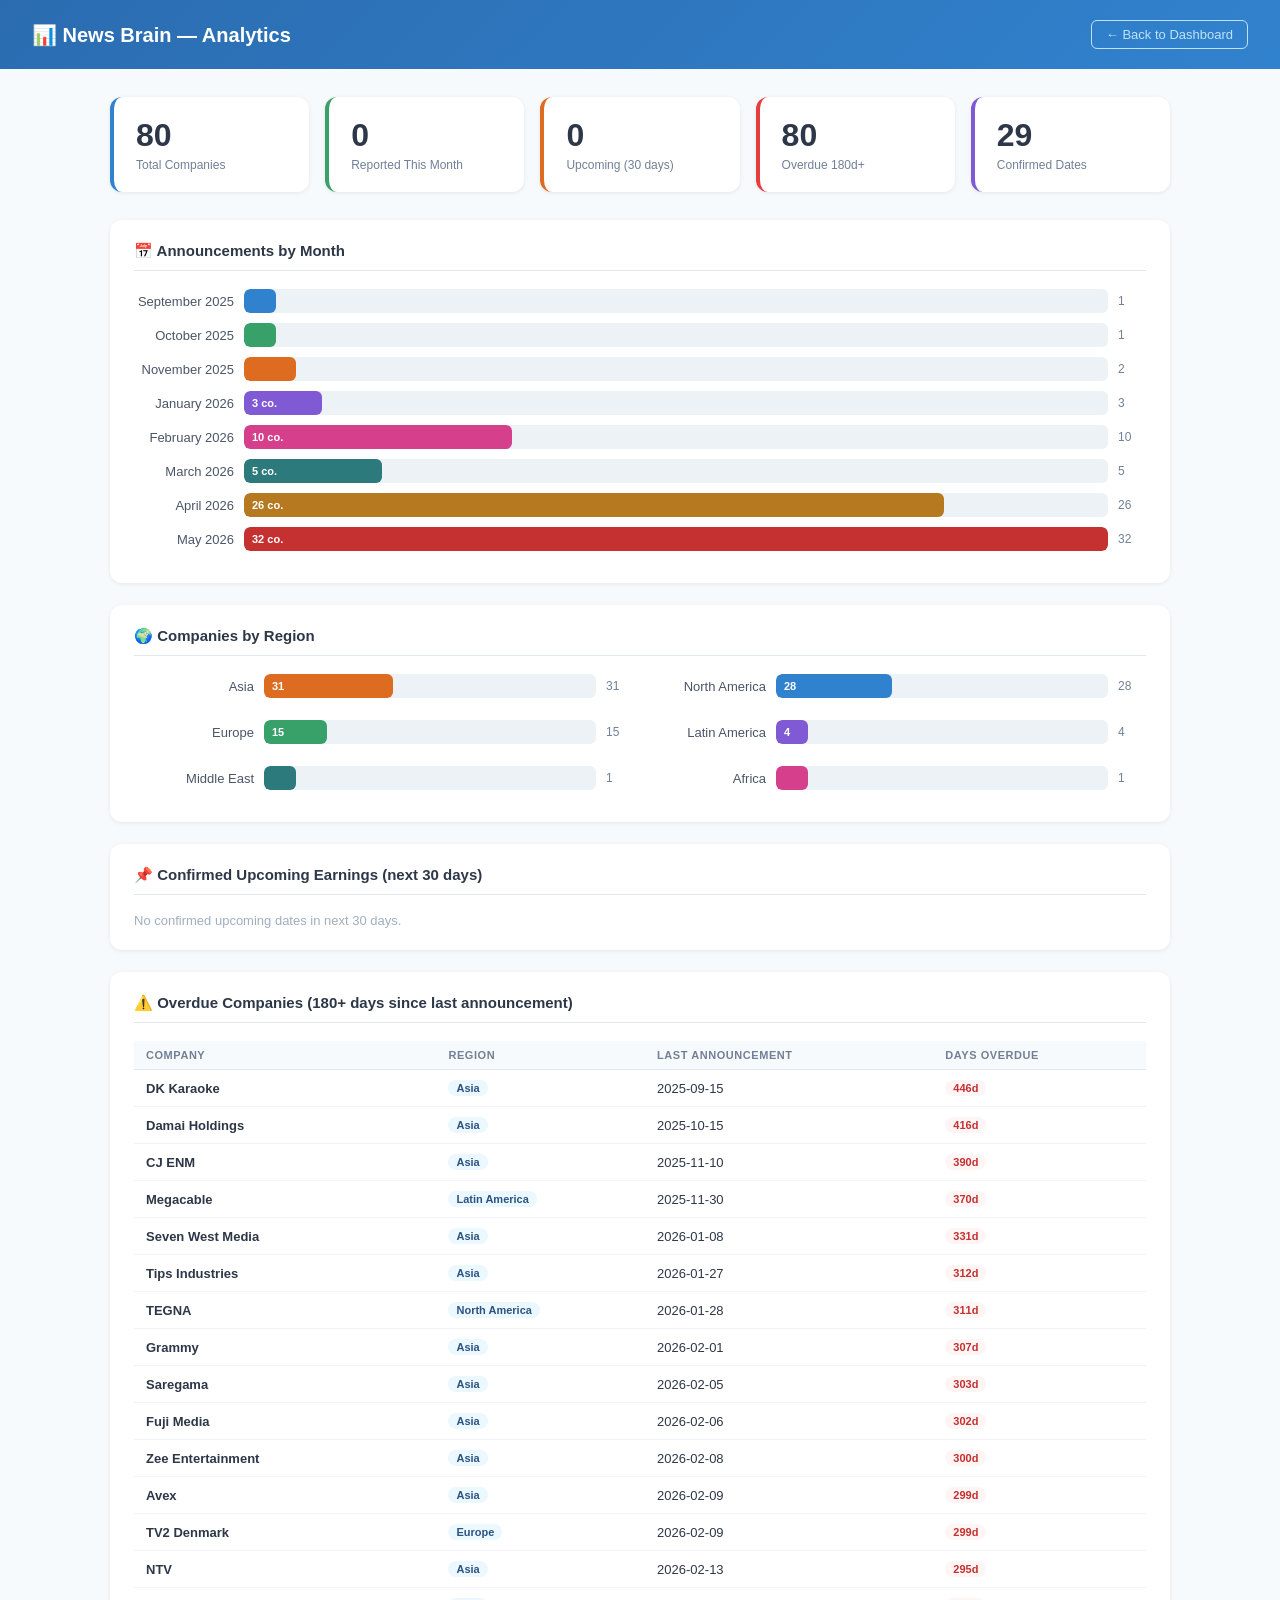
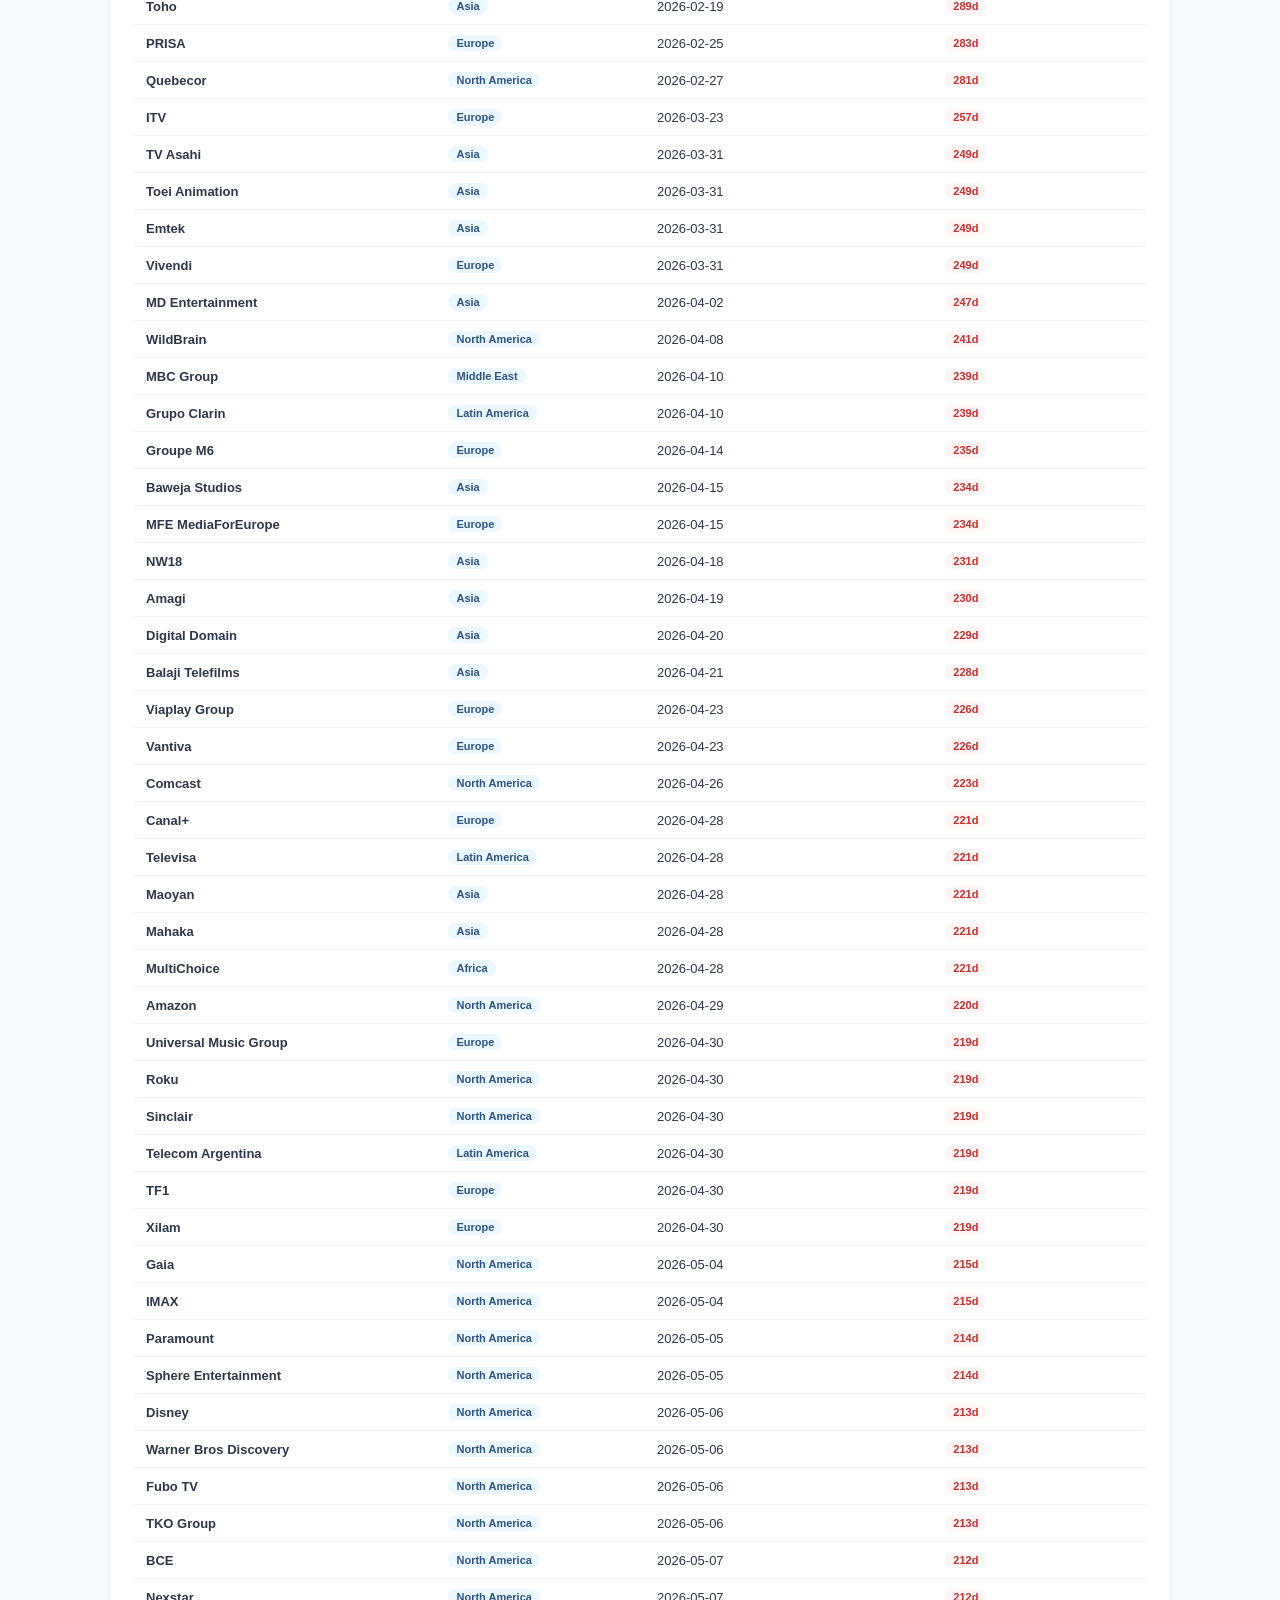
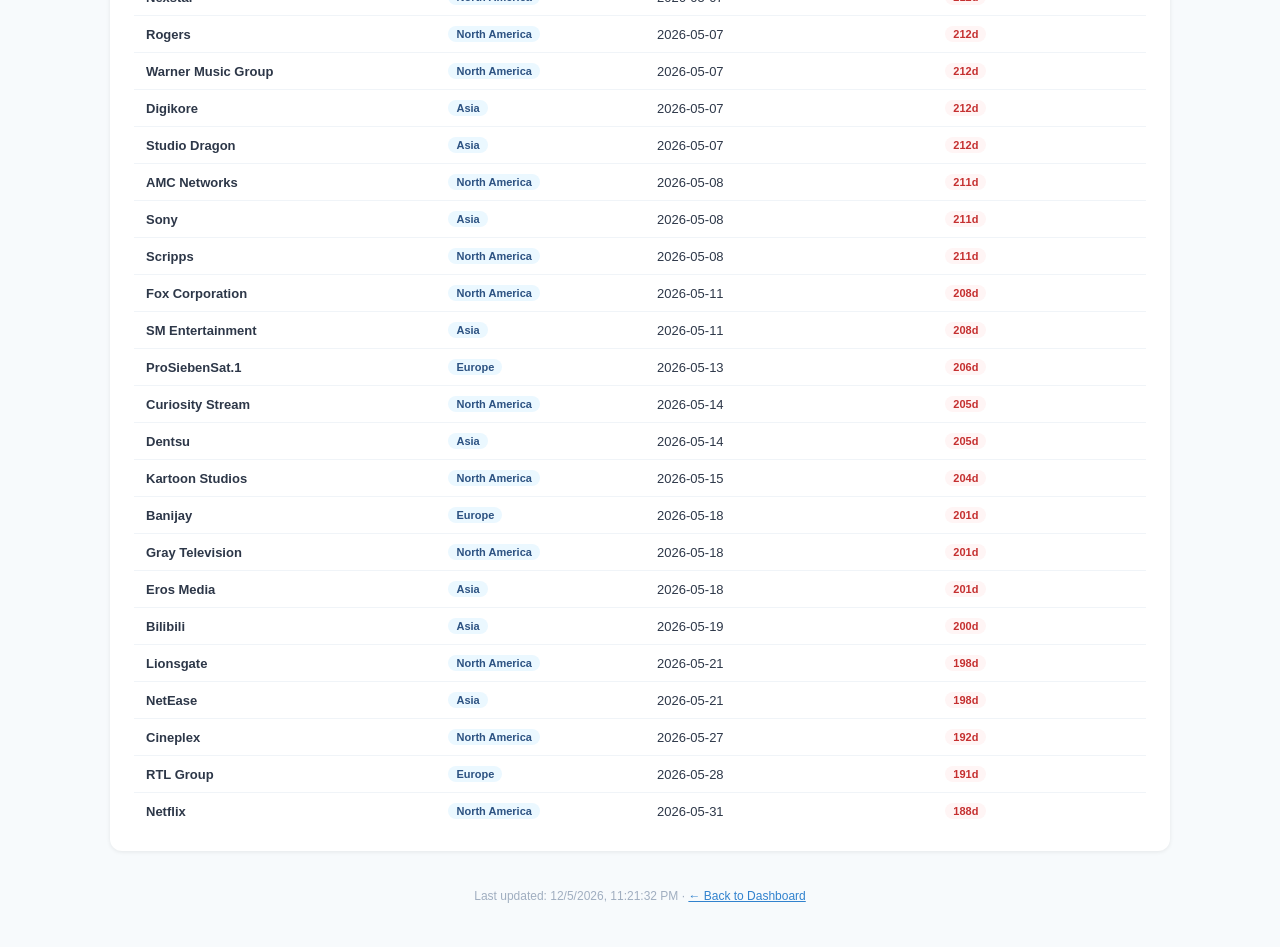
==== commit 34e0b604: "Update analytics.html" ====
--- a/analytics.html
+++ b/analytics.html
@@ -330,18 +330,9 @@
     </div>
   `;
 
-  // Append agent log
-  const log = await loadAgentLog();
-  document.getElementById('root').insertAdjacentHTML('beforeend', renderAgentLog(log));
-}
-
-async function loadAgentLog() {
-  try {
-    const res = await fetch('./agent_log.json');
-    if (!res.ok) return null;
-    return await res.json();
-  } catch(_) { return null; }
-}
+  
+}
+
 
 function renderAgentLog(log) {
   if (!log || !log.runs || log.runs.length === 0) {
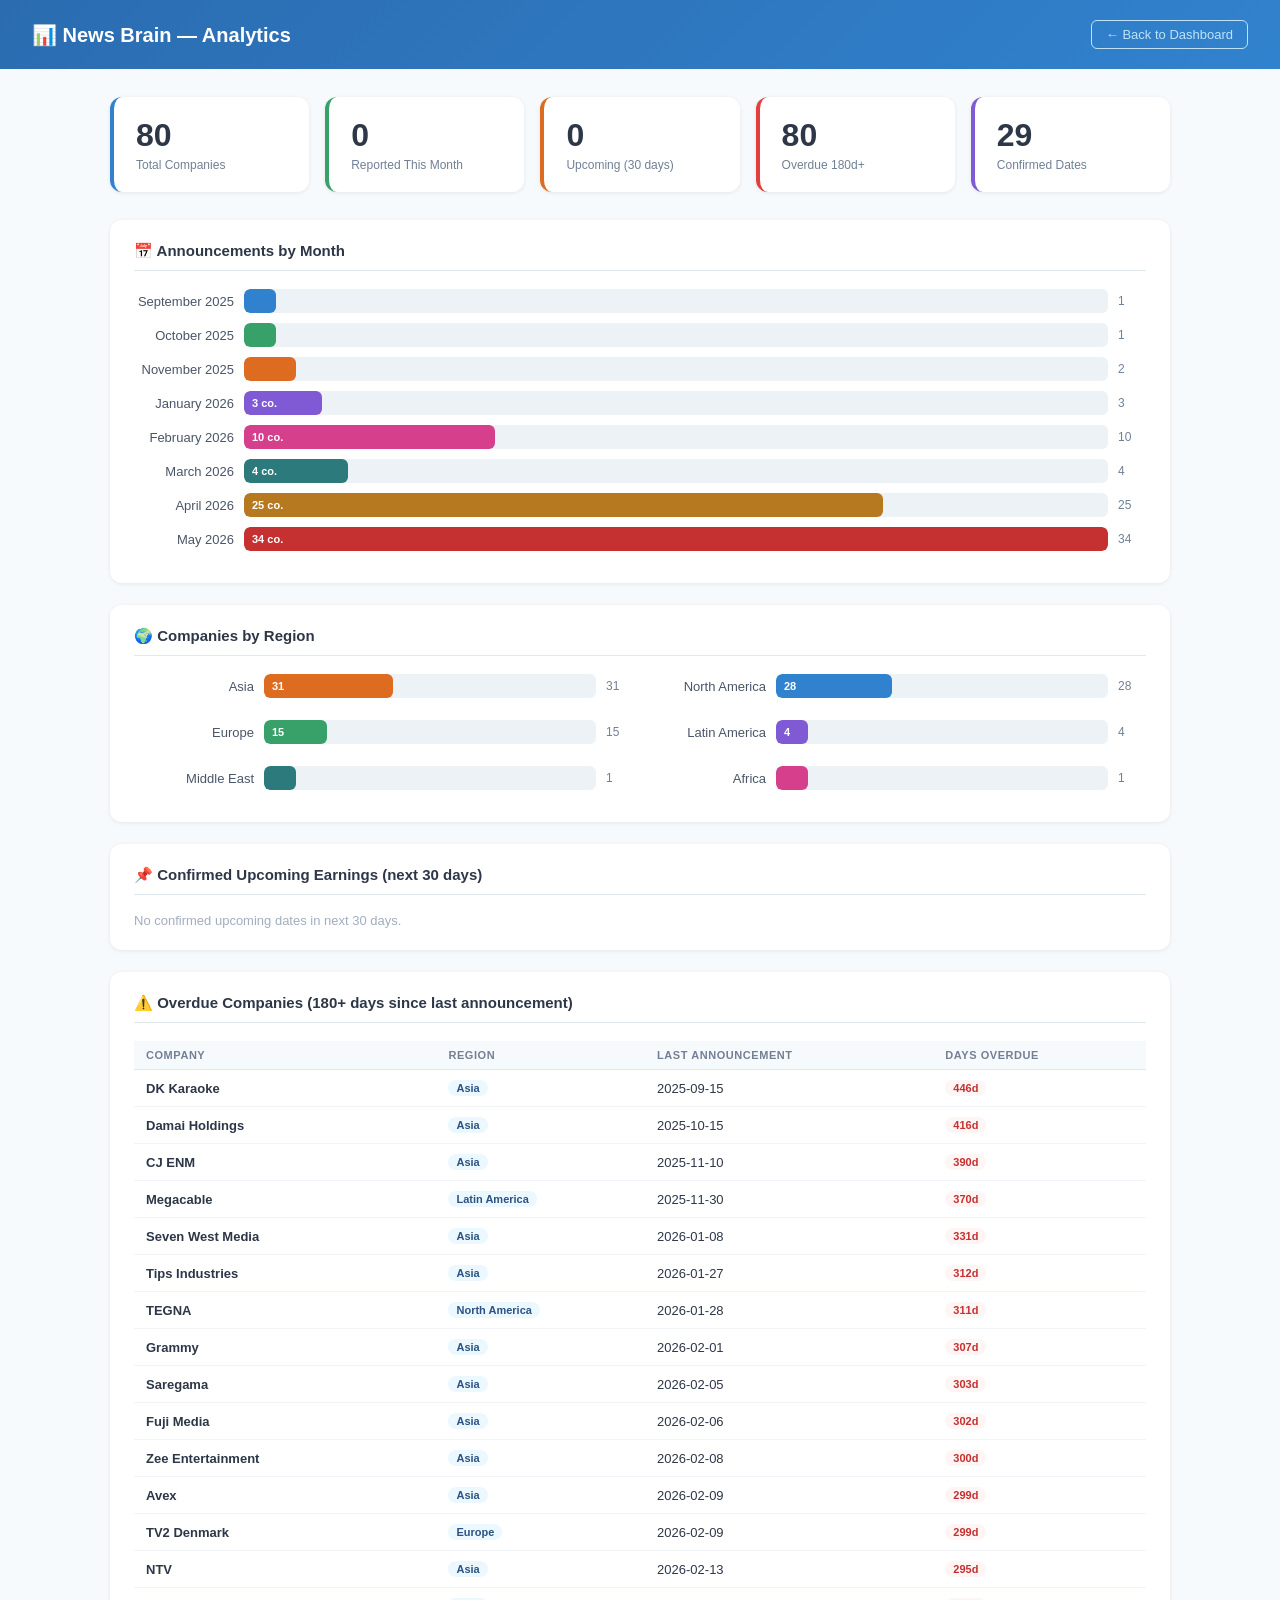
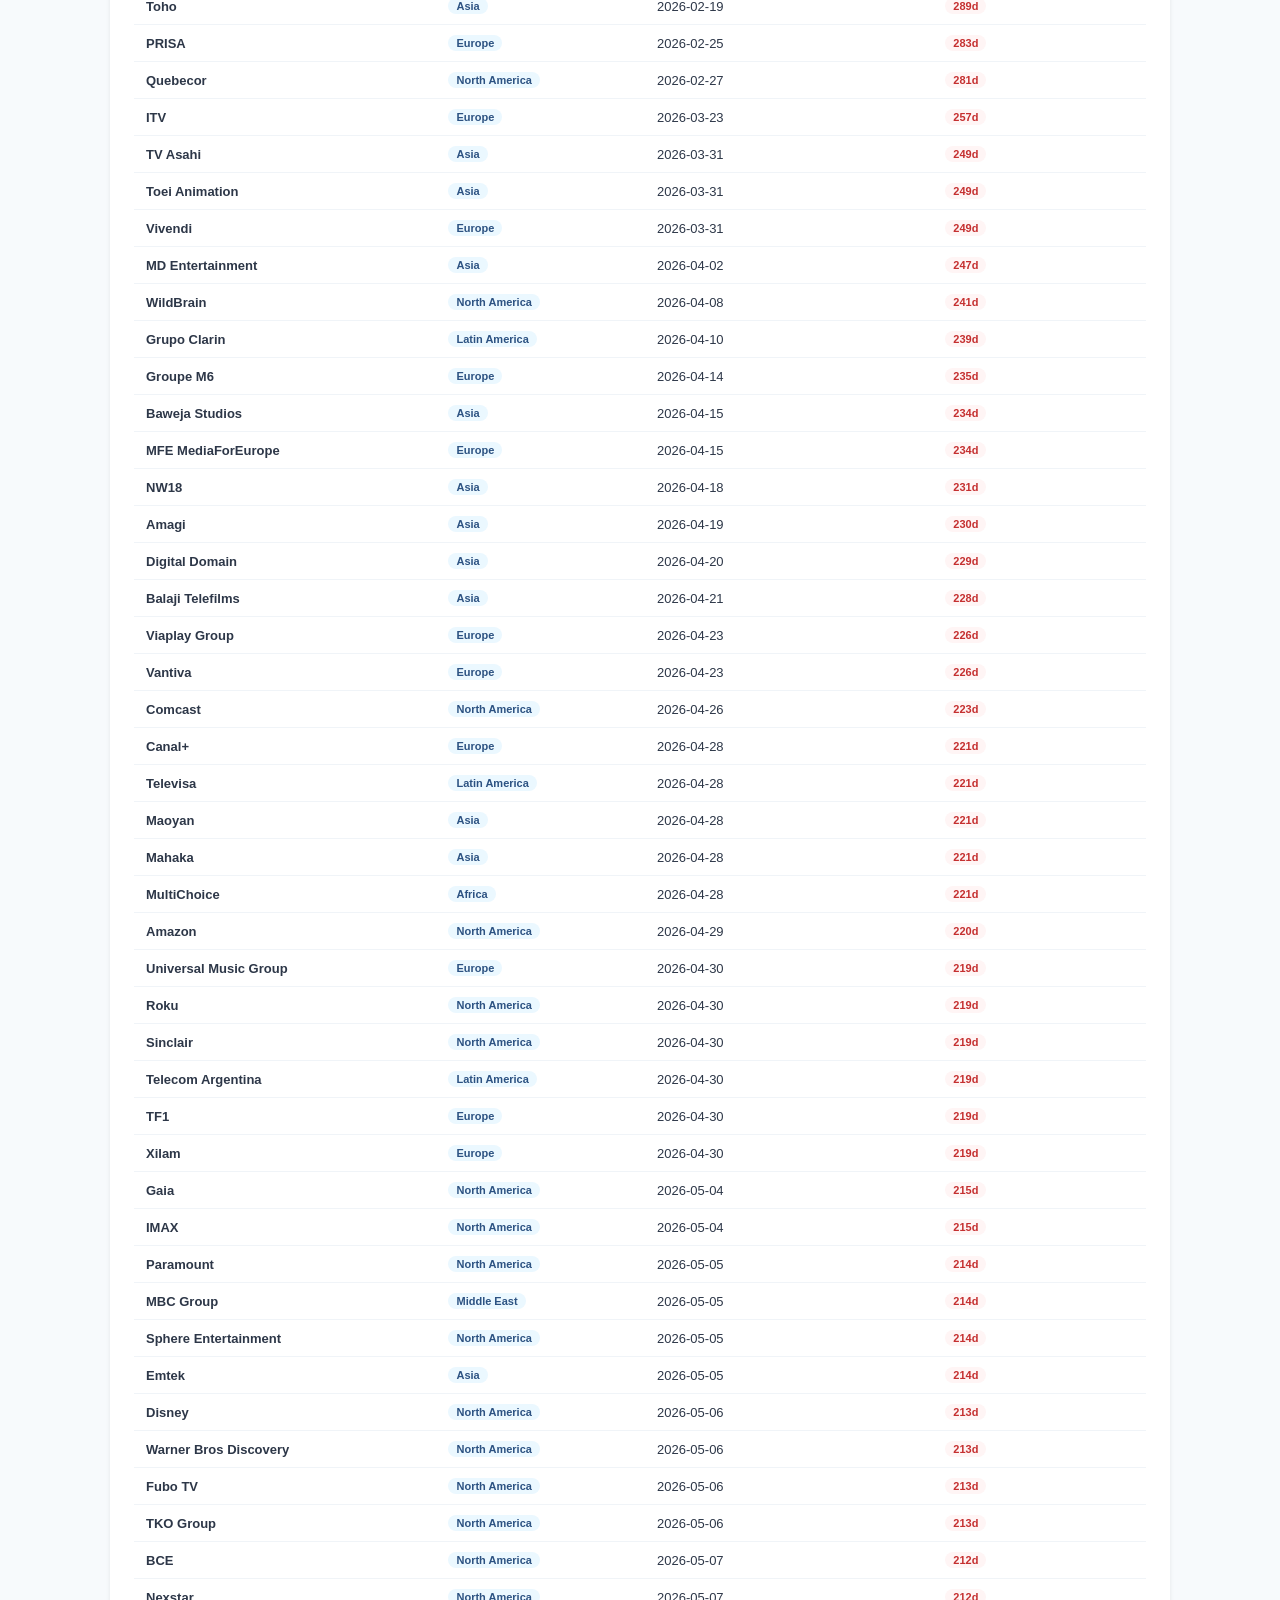
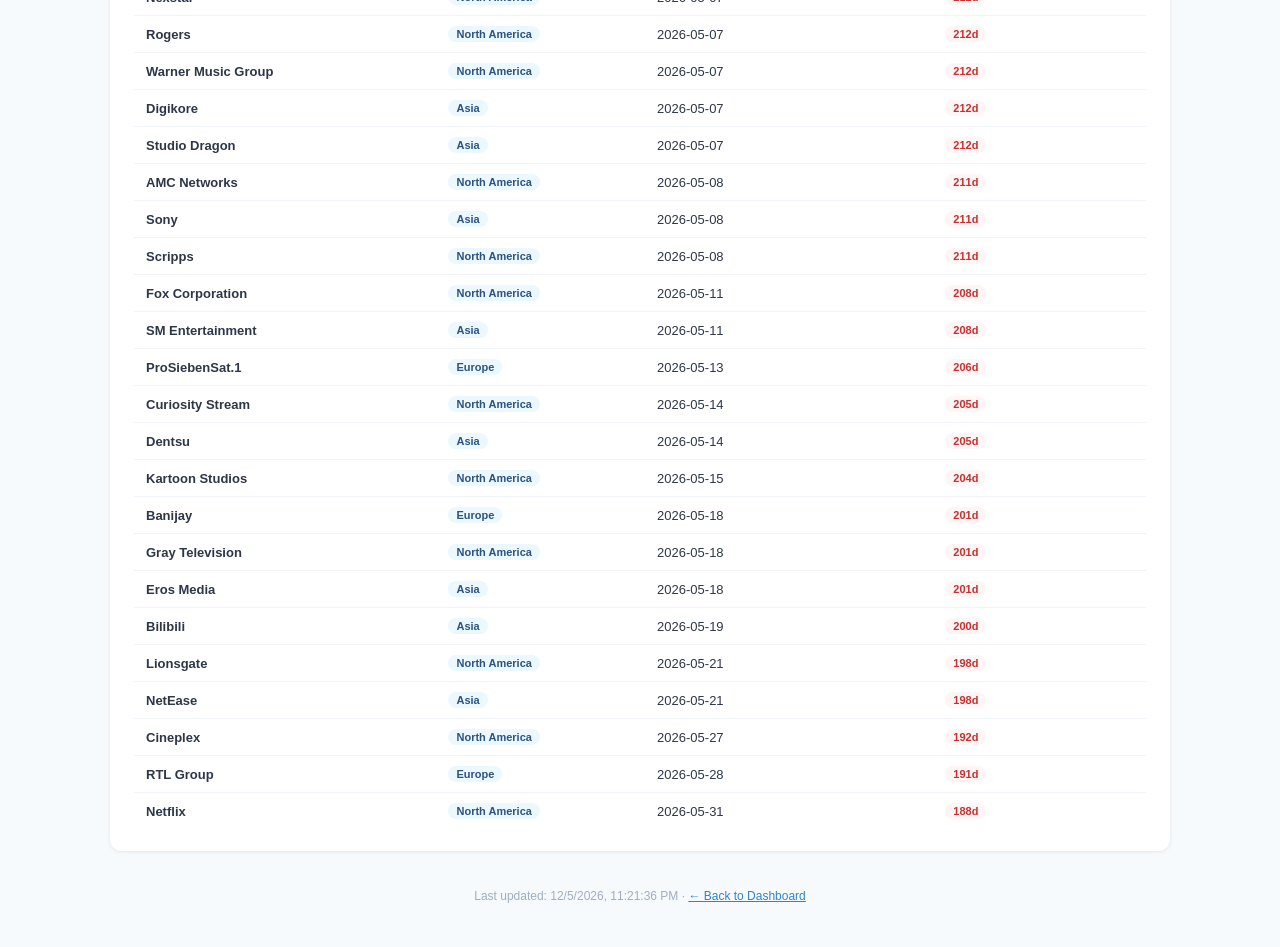
==== commit 827aa8af: "Integrate localStorage data into companies processing Merge localStorage company data with existing " ====
--- a/analytics.html
+++ b/analytics.html
@@ -129,10 +129,19 @@
     const allAnn     = { ...announced, ...lsAnn };
     
     // merge localStorage dates
-    for (const c of companies) {
-      
+    const lsCompanies = safeJSON(localStorage.getItem('companiesData'), []);
+    if (lsCompanies.length > 0) {
+      const lsMap = {};
+      for (const c of lsCompanies) lsMap[c.name] = c;
+      for (const c of companies) {
+        const ls = lsMap[c.name];
+        if (!ls) continue;
+        if (ls.lastAnnouncement && ls.lastAnnouncement > (c.lastAnnouncement || ''))
+          c.lastAnnouncement = ls.lastAnnouncement;
+        if (ls.expectedNext && ls.expectedNext > (c.expectedNext || ''))
+          c.expectedNext = ls.expectedNext;
+      }
     }
-
     render(companies, allAnn);
   } catch(e) {
     document.getElementById('root').innerHTML =
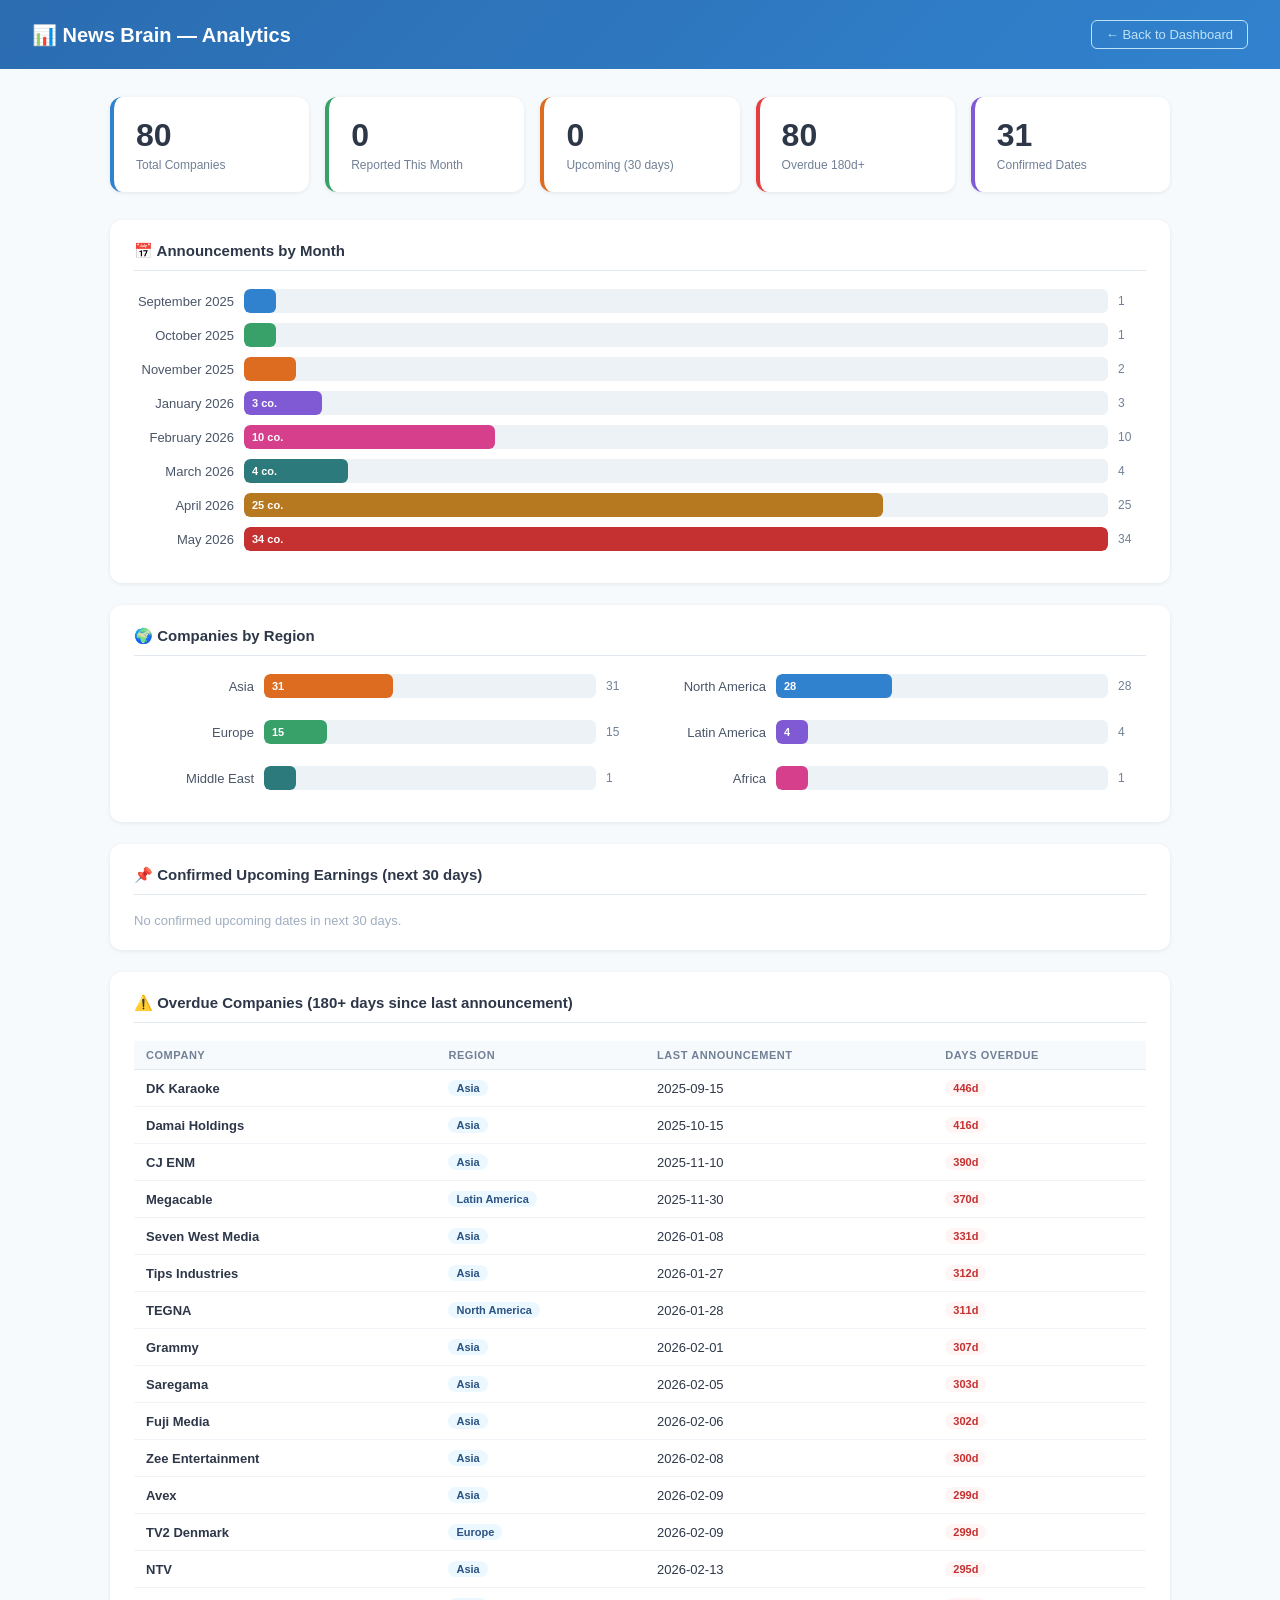
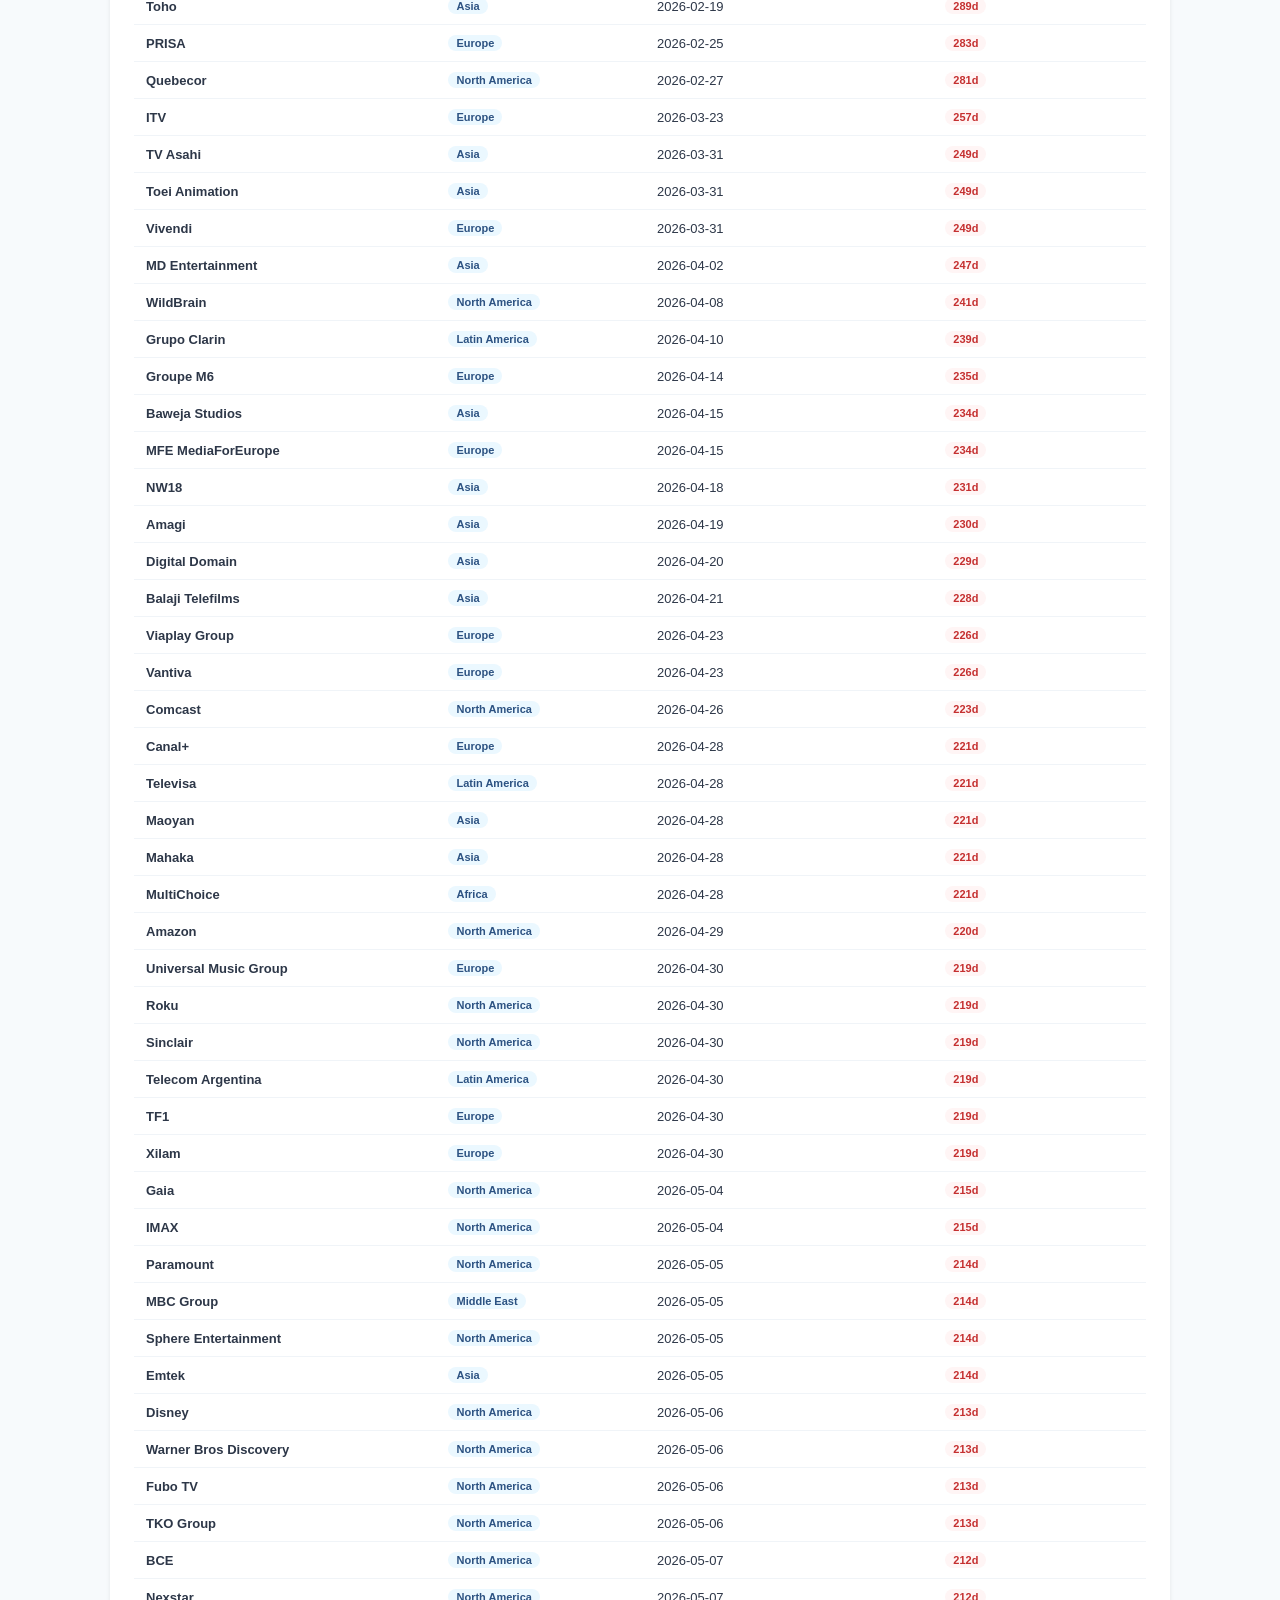
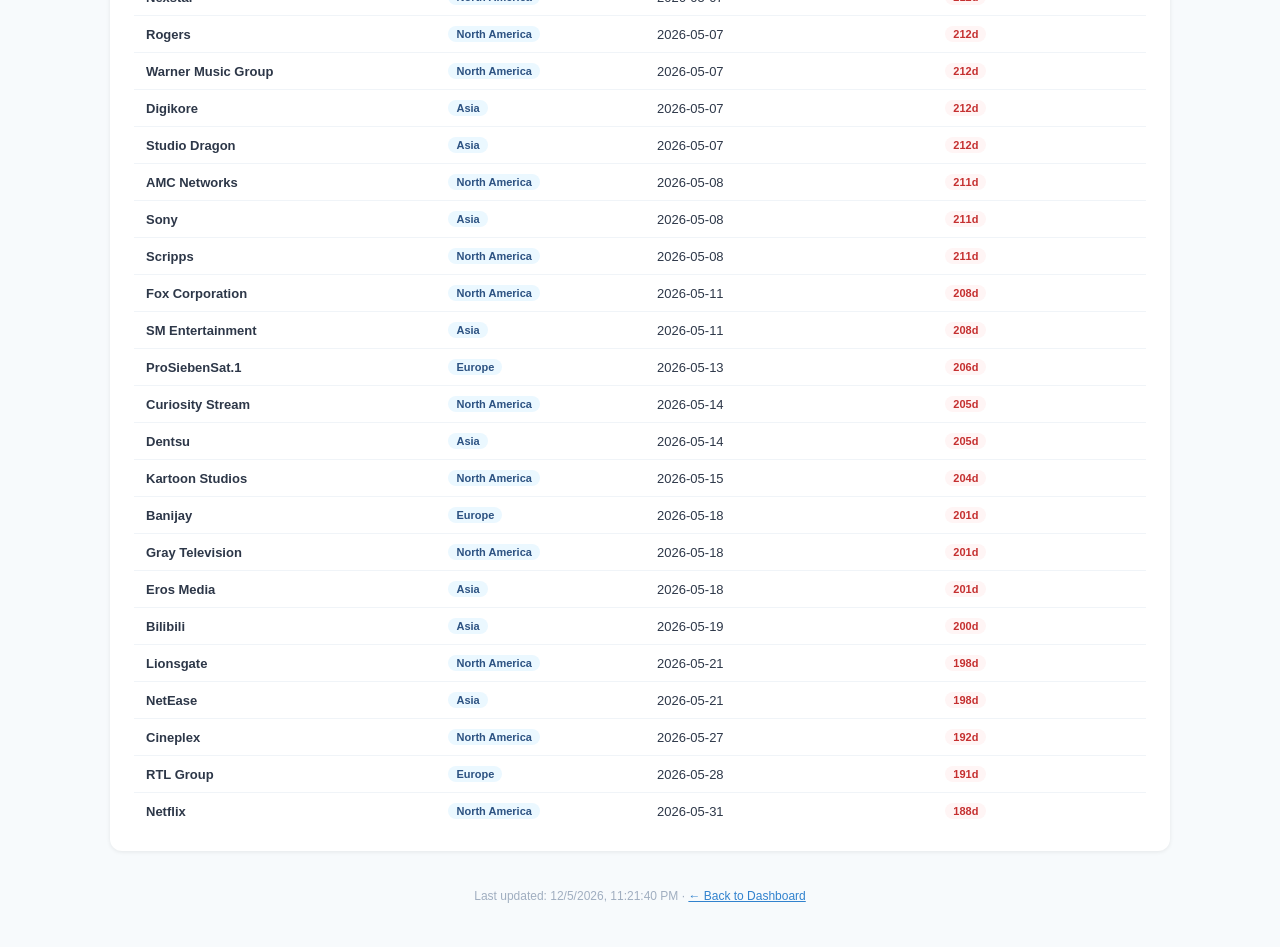
==== commit 7a33510f: "Fetch agent log and update render call Fetch agent log data alongside company data and update render" ====
--- a/analytics.html
+++ b/analytics.html
@@ -120,7 +120,8 @@
 // ── Main ──────────────────────────────────────────────────────
 async function init() {
   try {
-    const [dataRes] = await Promise.all([fetch('./data.json')]);
+    const [dataRes, logRes] = await Promise.all([fetch('./data.json'), fetch('./agent_log.json')]);
+    const agentLog = logRes.ok ? await logRes.json() : null;
     const data = await dataRes.json();
 
     const companies  = data.companies || (Array.isArray(data) ? data : []);
@@ -142,7 +143,7 @@
           c.expectedNext = ls.expectedNext;
       }
     }
-    render(companies, allAnn);
+    render(companies, allAnn, agentLog);
   } catch(e) {
     document.getElementById('root').innerHTML =
       `<div class="error">❌ Could not load data.json<br><small>${e.message}</small></div>`;
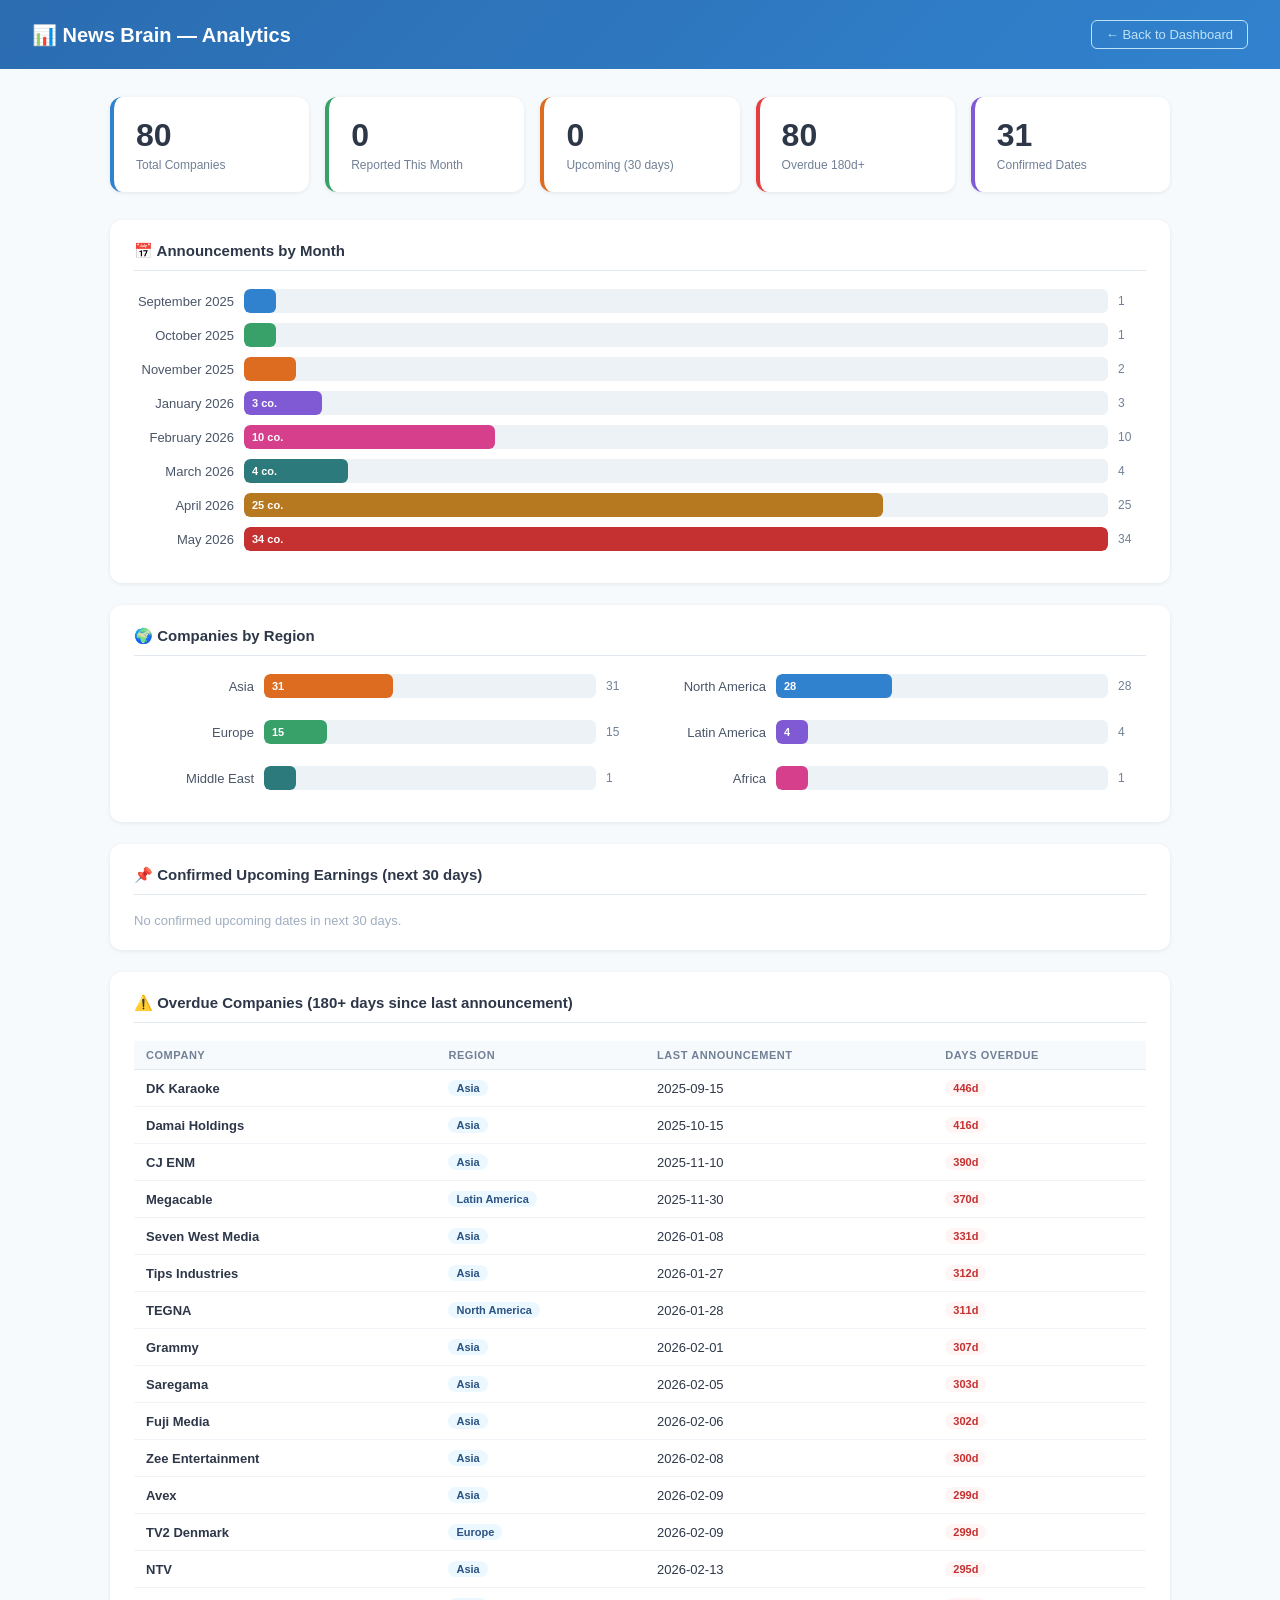
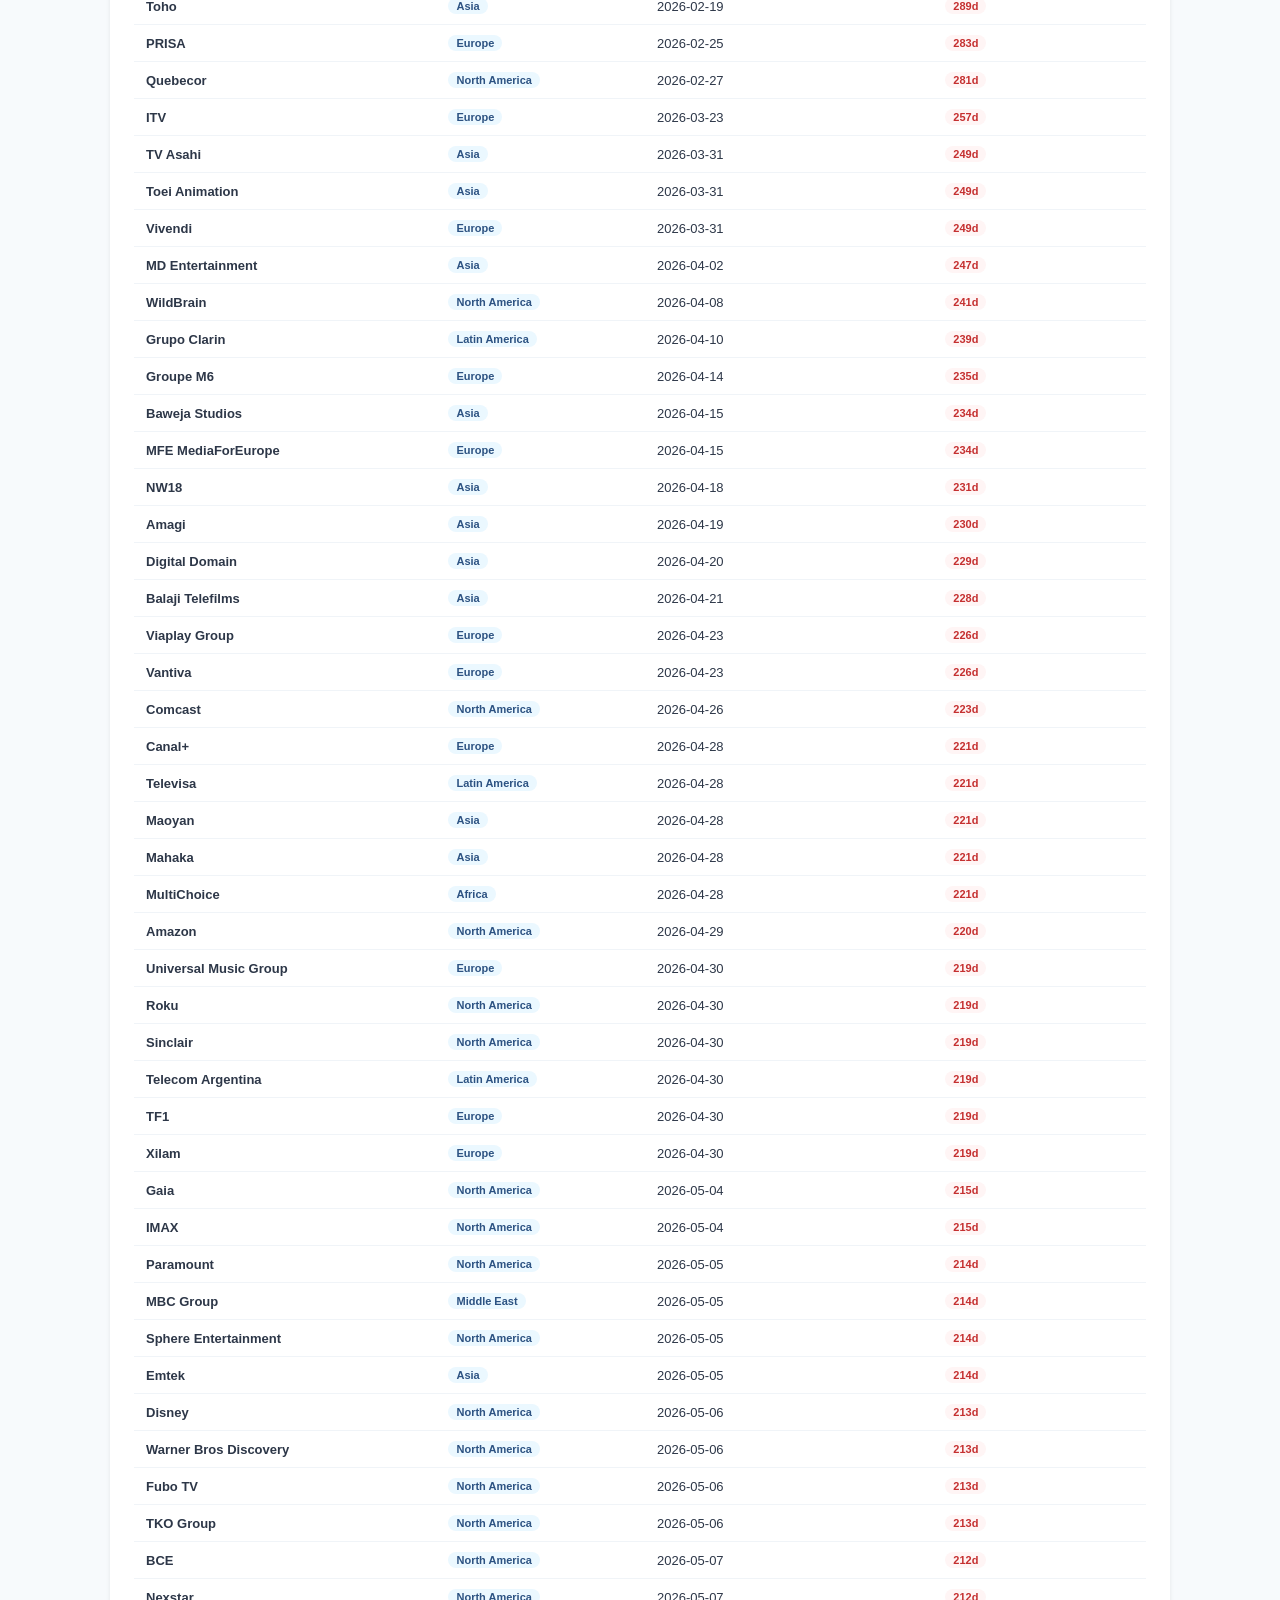
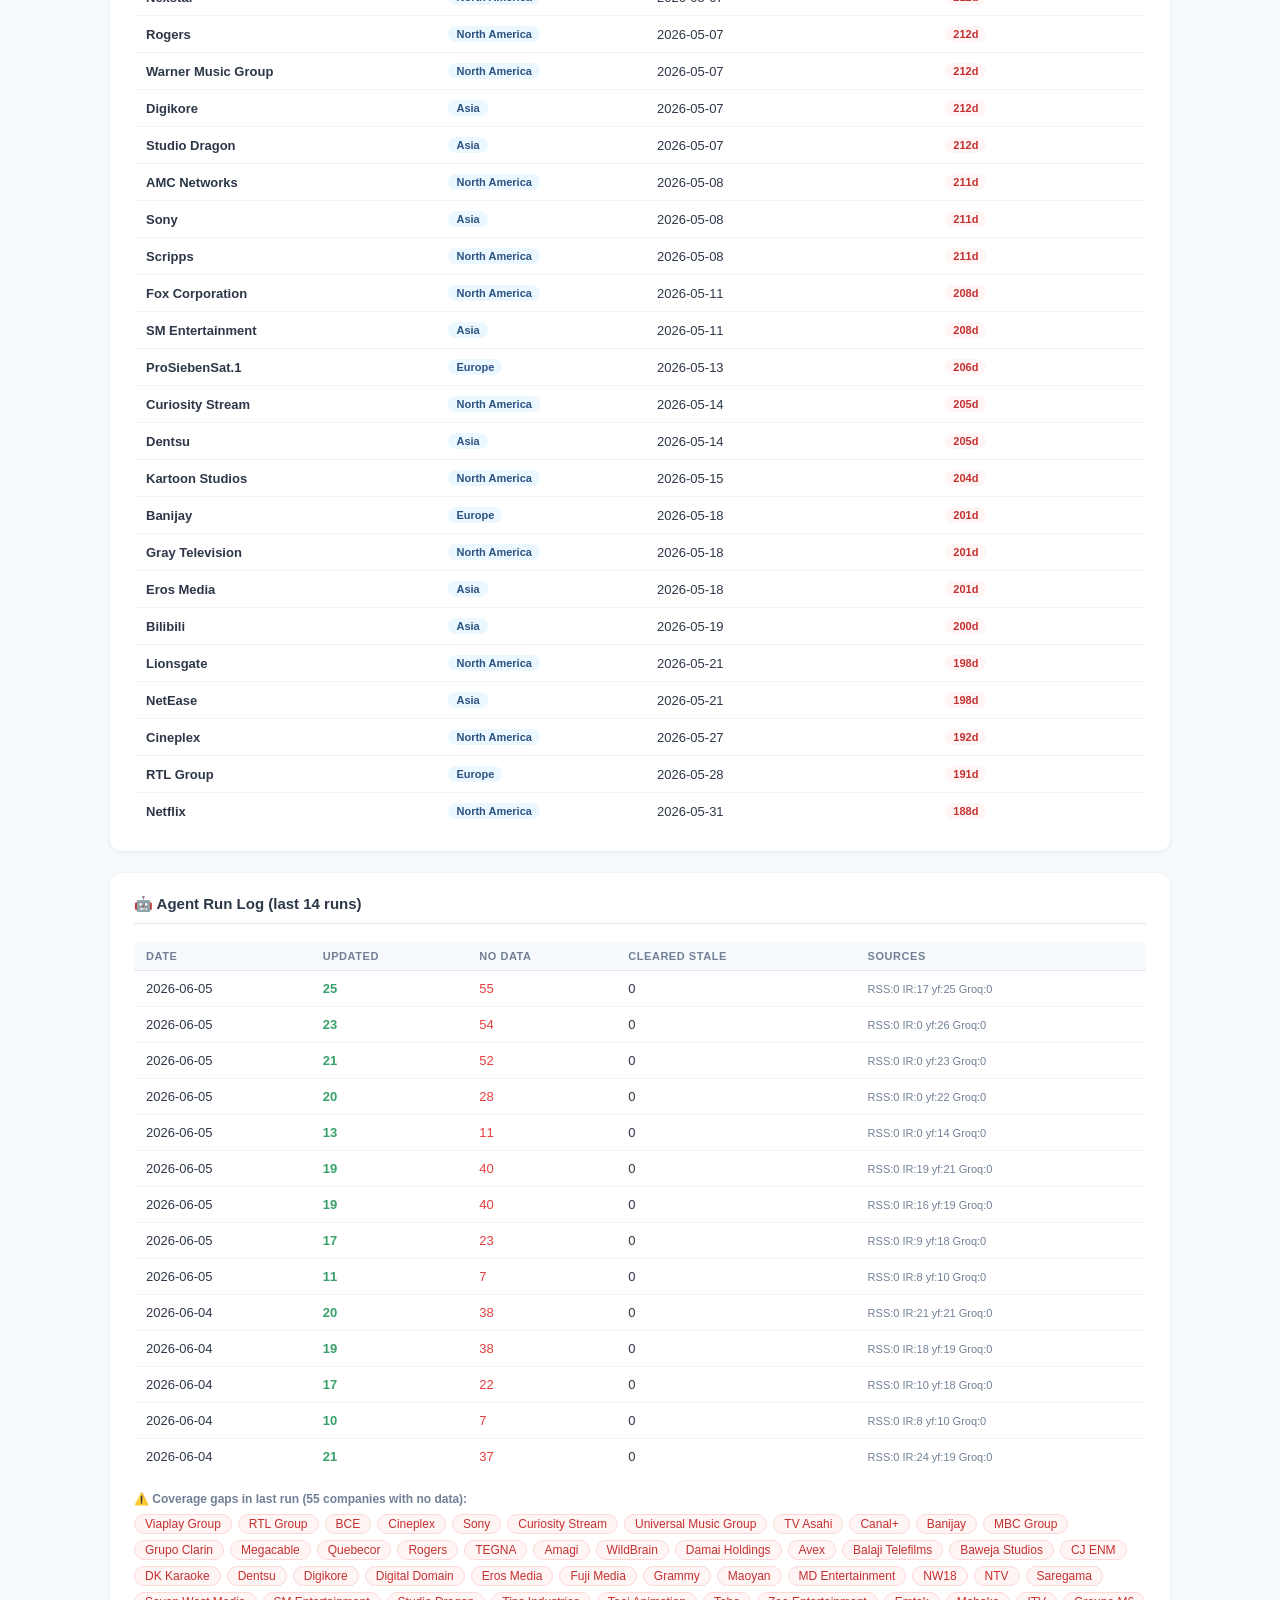
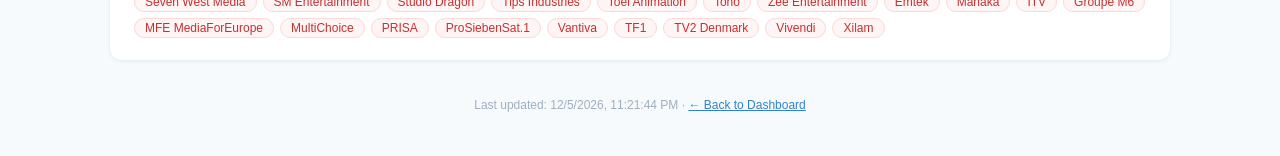
==== commit 7d0357e1: "Update analytics.html" ====
--- a/analytics.html
+++ b/analytics.html
@@ -154,7 +154,7 @@
   try { return JSON.parse(str||'null') || fallback; } catch(_) { return fallback; }
 }
 
-async function render(companies, allAnn) {
+async function render(companies, allAnn, agentLog) {
   const today     = new Date(); today.setHours(0,0,0,0);
   const todayStr  = fmt(today);
   const in30      = new Date(today); in30.setDate(in30.getDate()+30);
@@ -334,6 +334,8 @@
       </table>
     </div>` : ''}
 
+   ${renderAgentLog(agentLog)}
+
    <div style="text-align:center;color:#a0aec0;font-size:12px;padding:16px 0;">
       Last updated: ${new Date().toLocaleString()} · 
       <a href="./index.html" style="color:#3182ce;">← Back to Dashboard</a>
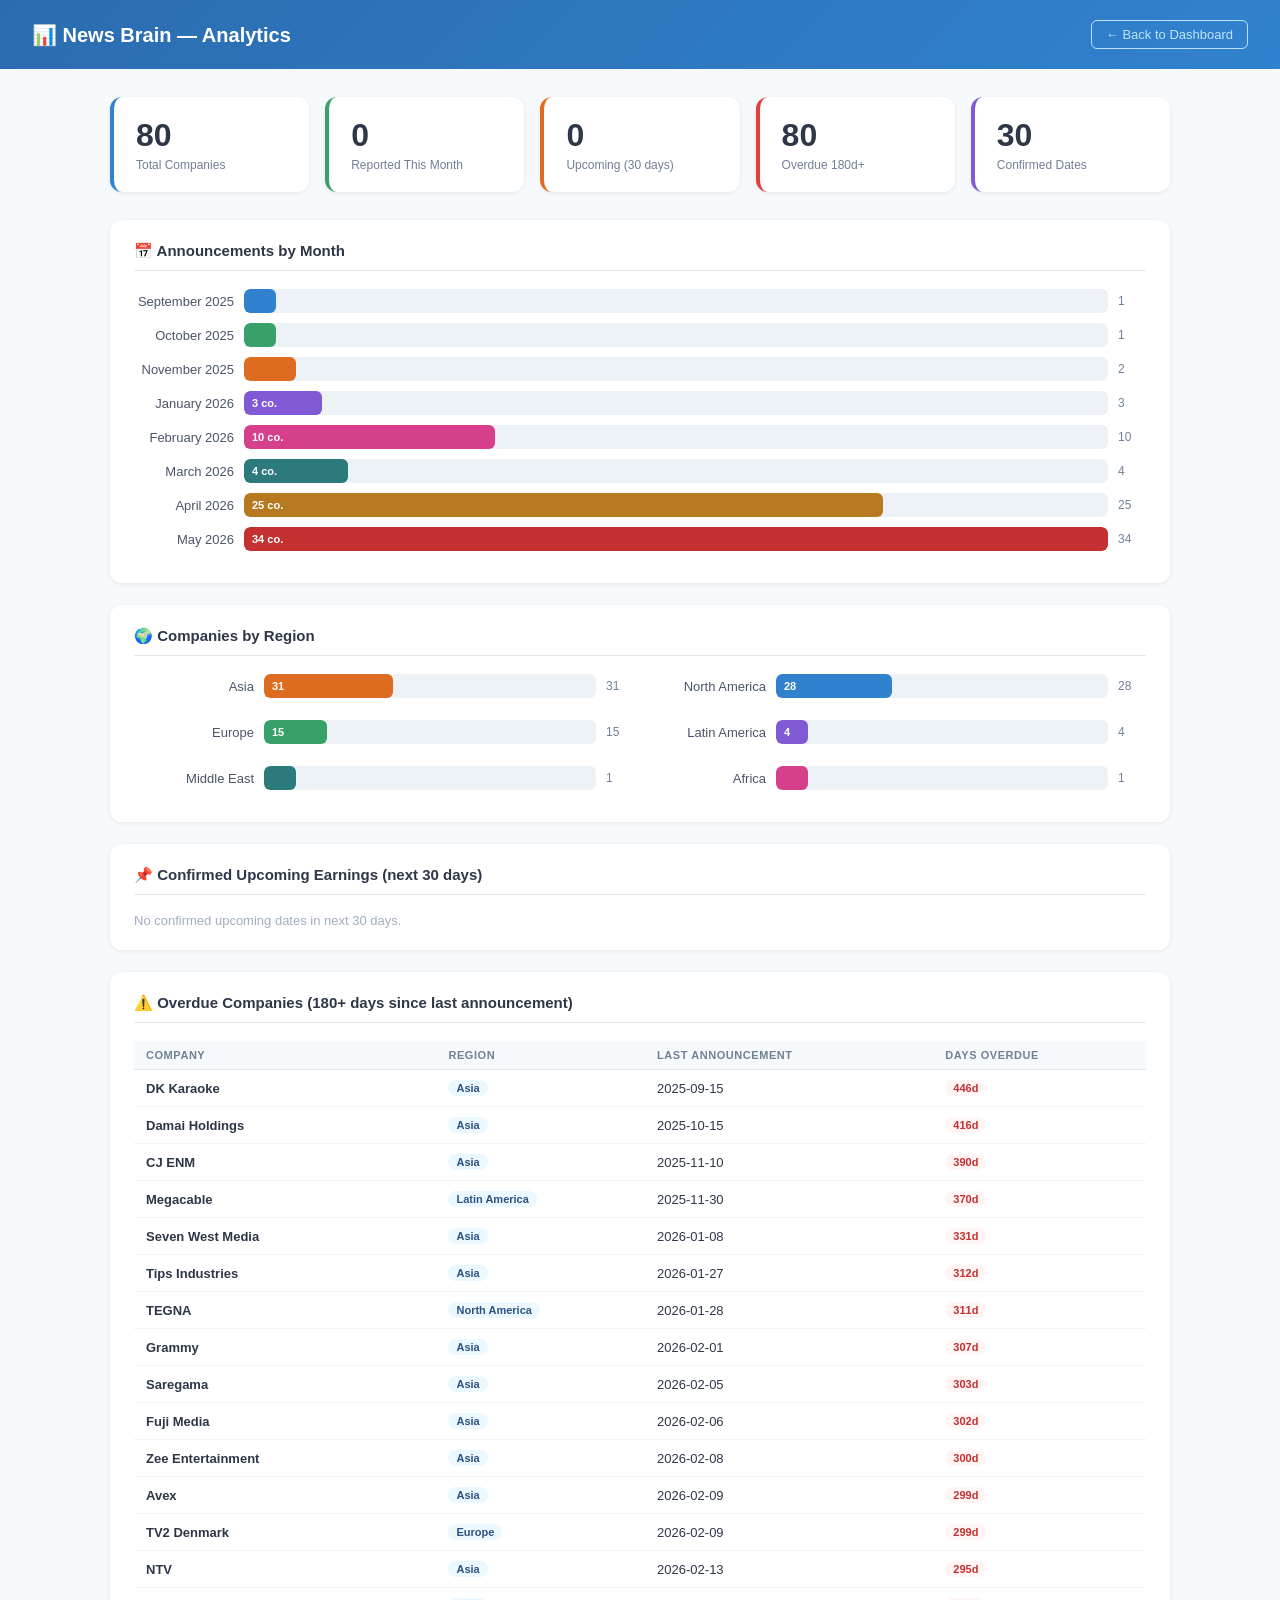
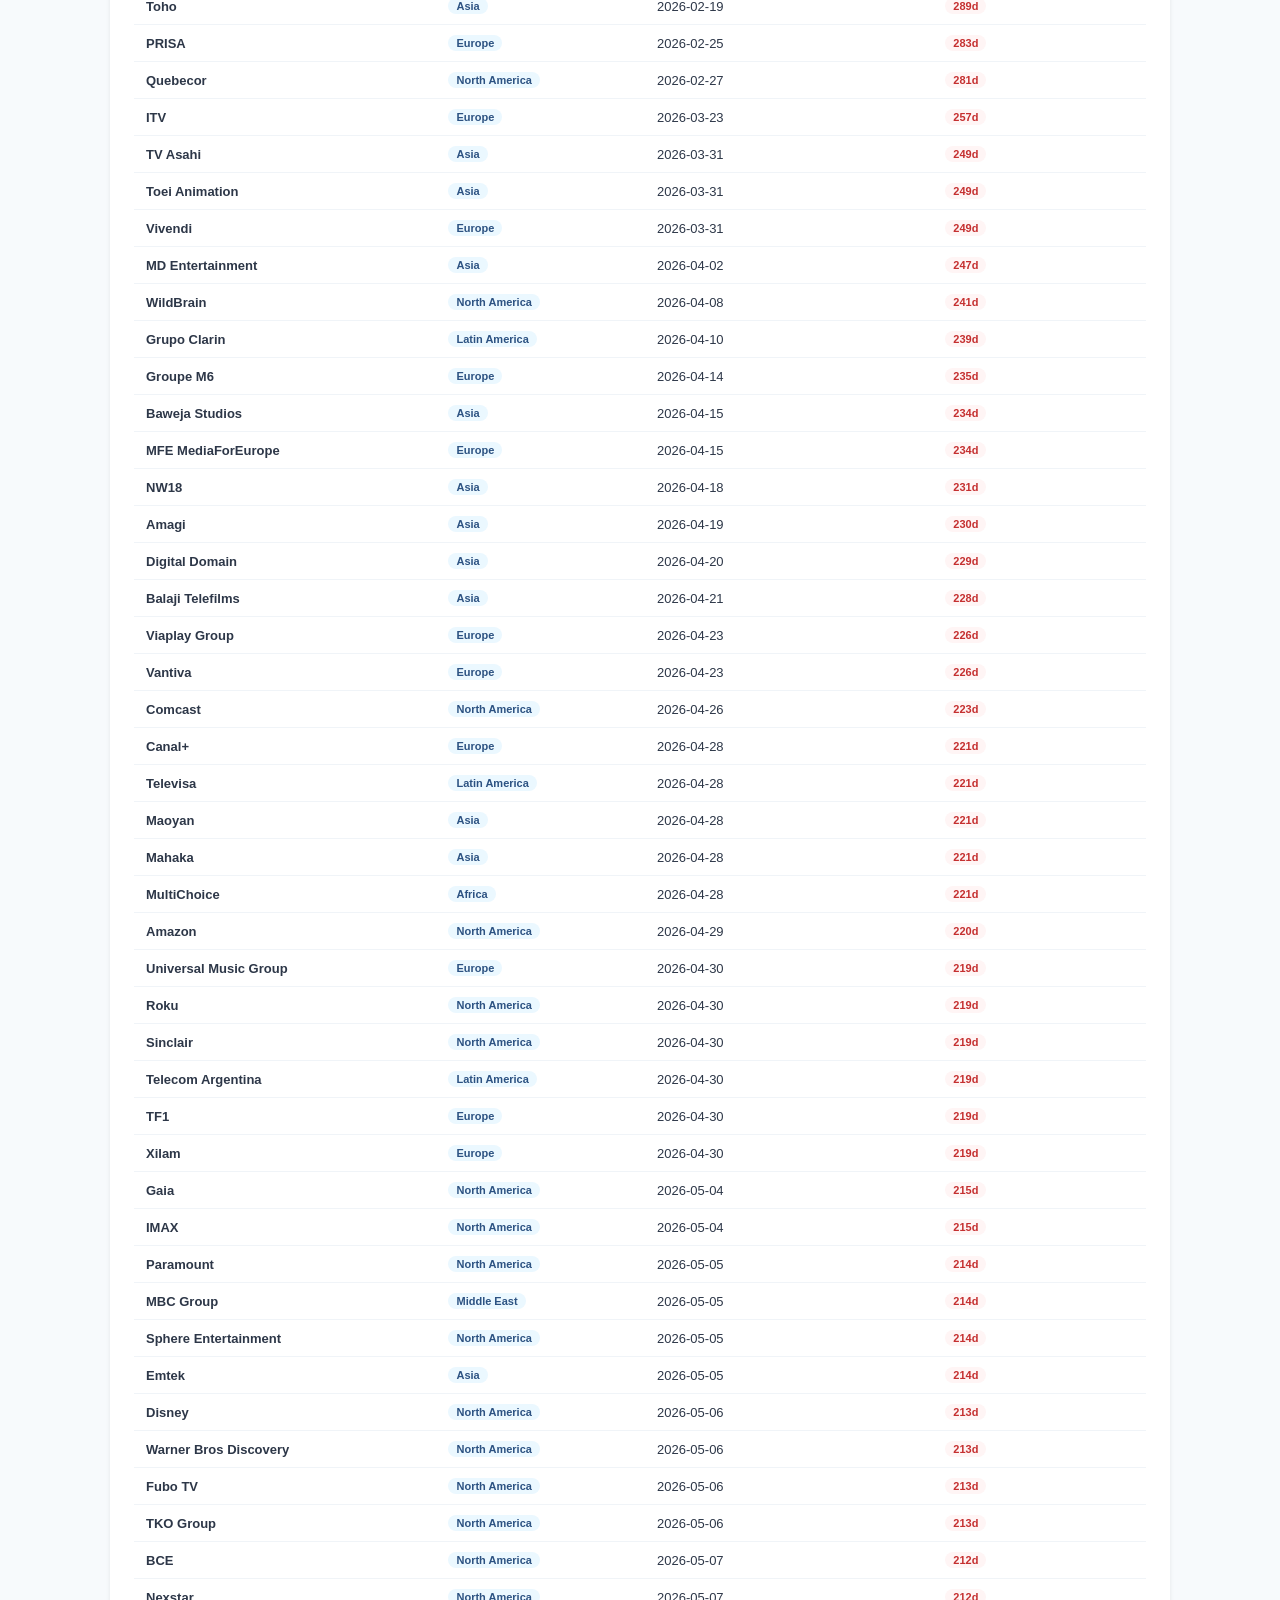
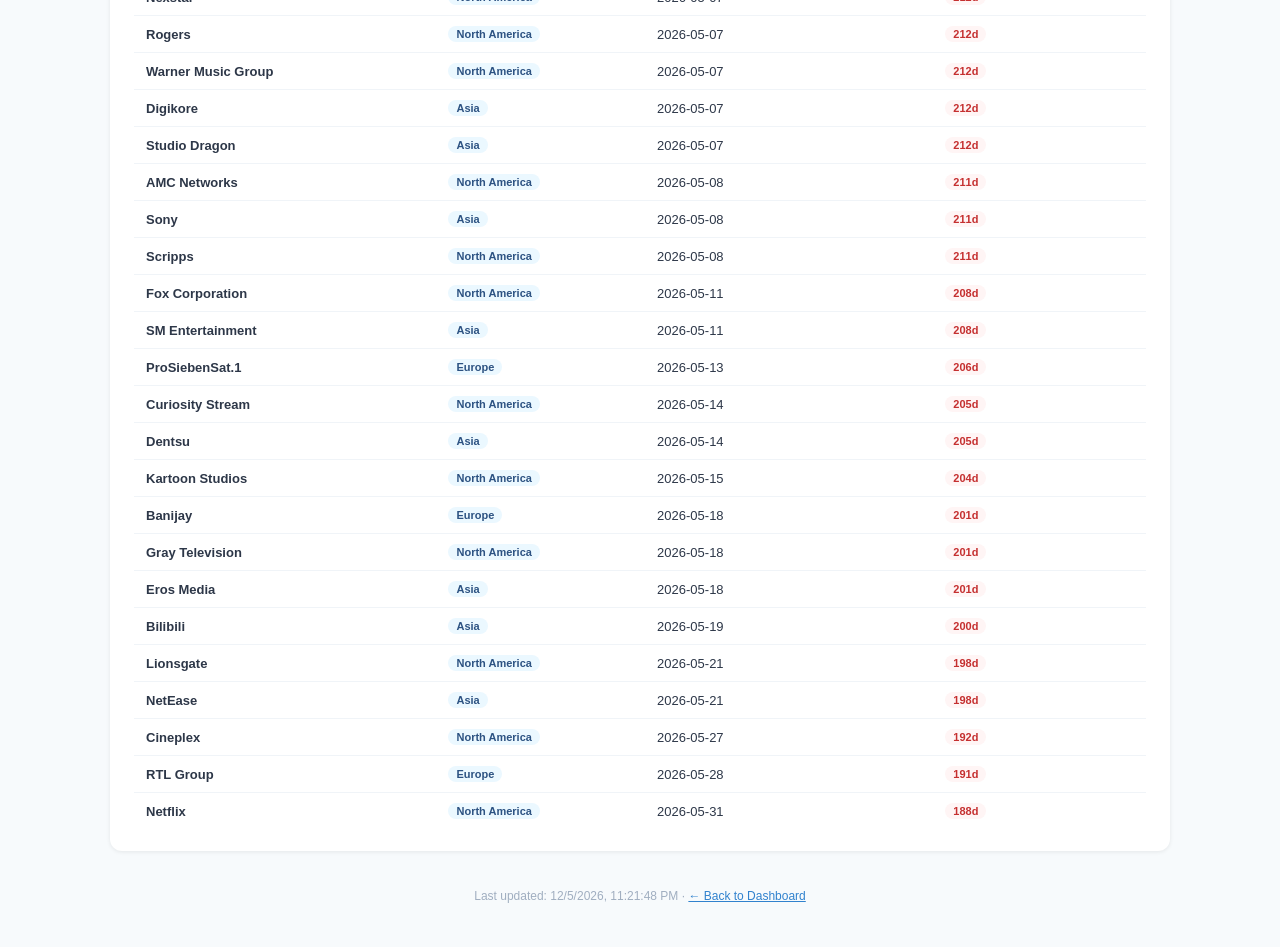
==== commit ff5d05a8: "Remove agent log rendering from analytics.html" ====
--- a/analytics.html
+++ b/analytics.html
@@ -334,7 +334,7 @@
       </table>
     </div>` : ''}
 
-   ${renderAgentLog(agentLog)}
+   
 
    <div style="text-align:center;color:#a0aec0;font-size:12px;padding:16px 0;">
       Last updated: ${new Date().toLocaleString()} · 
